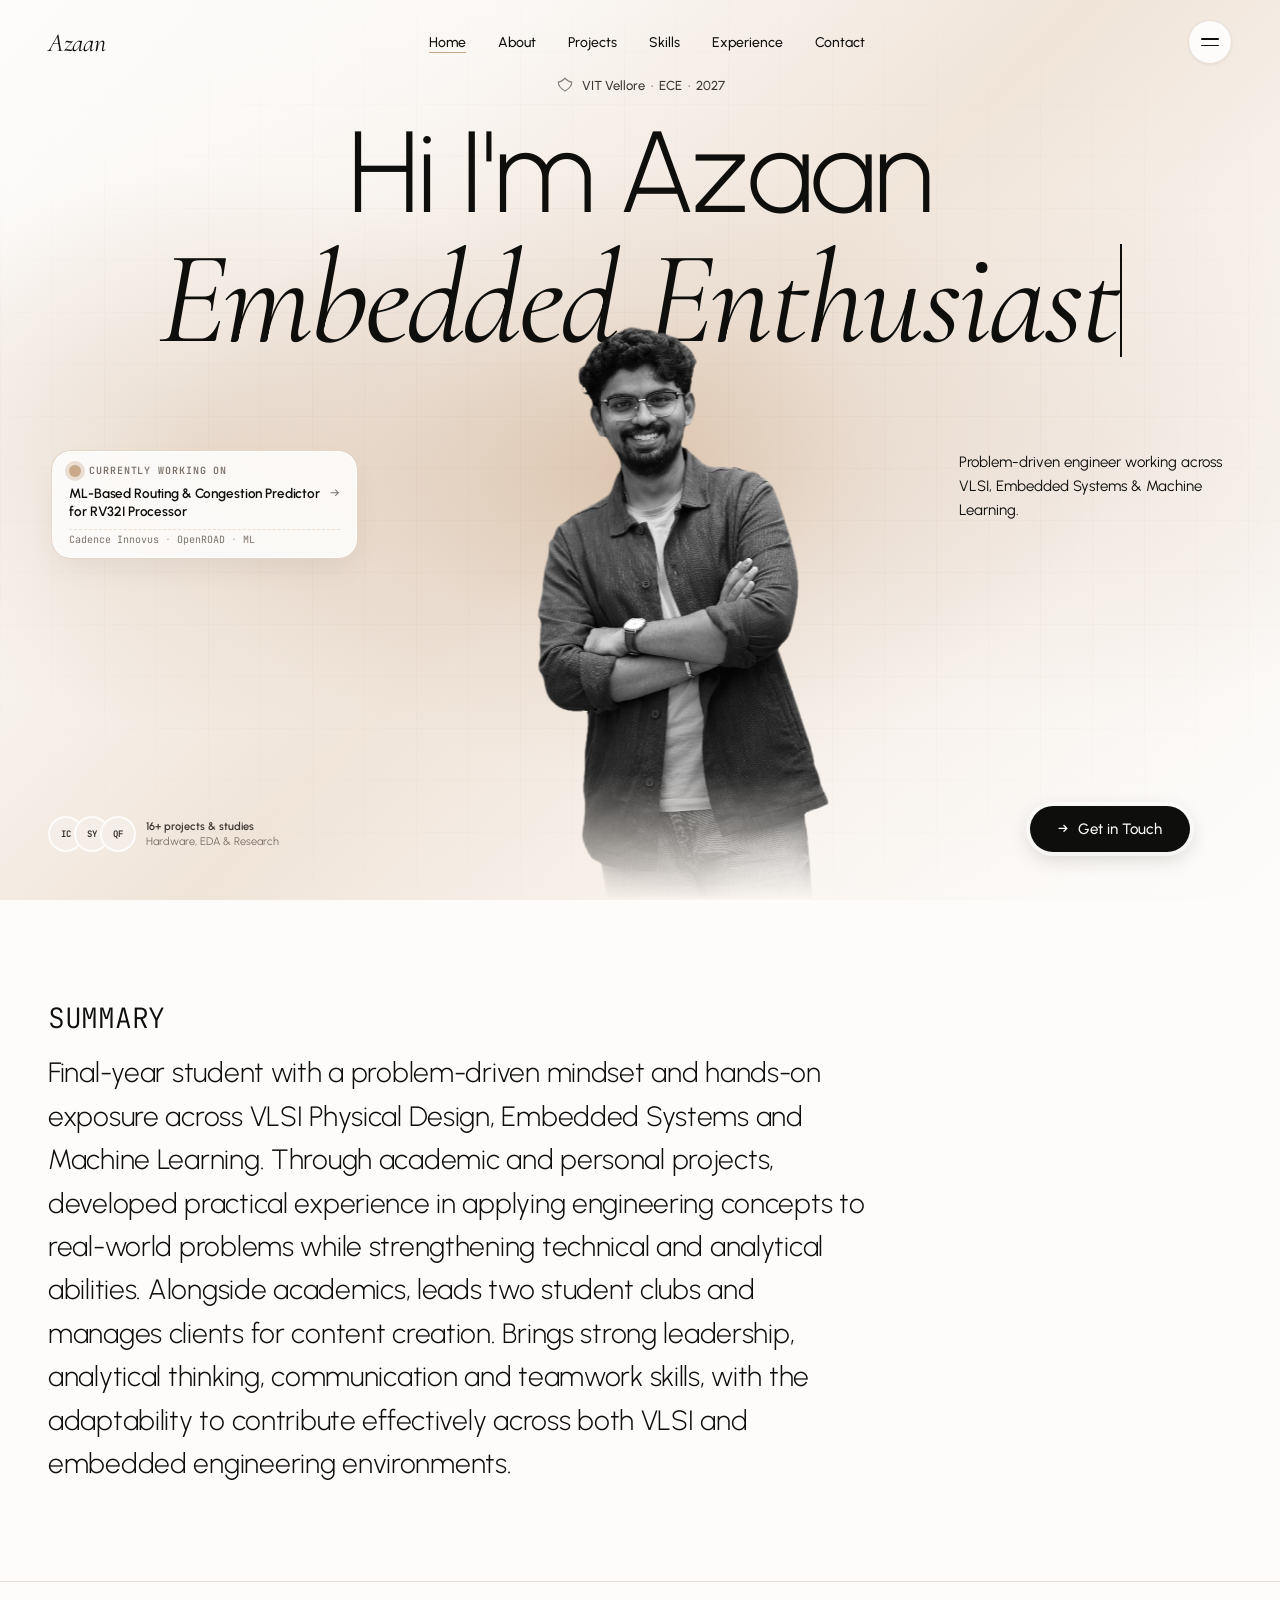
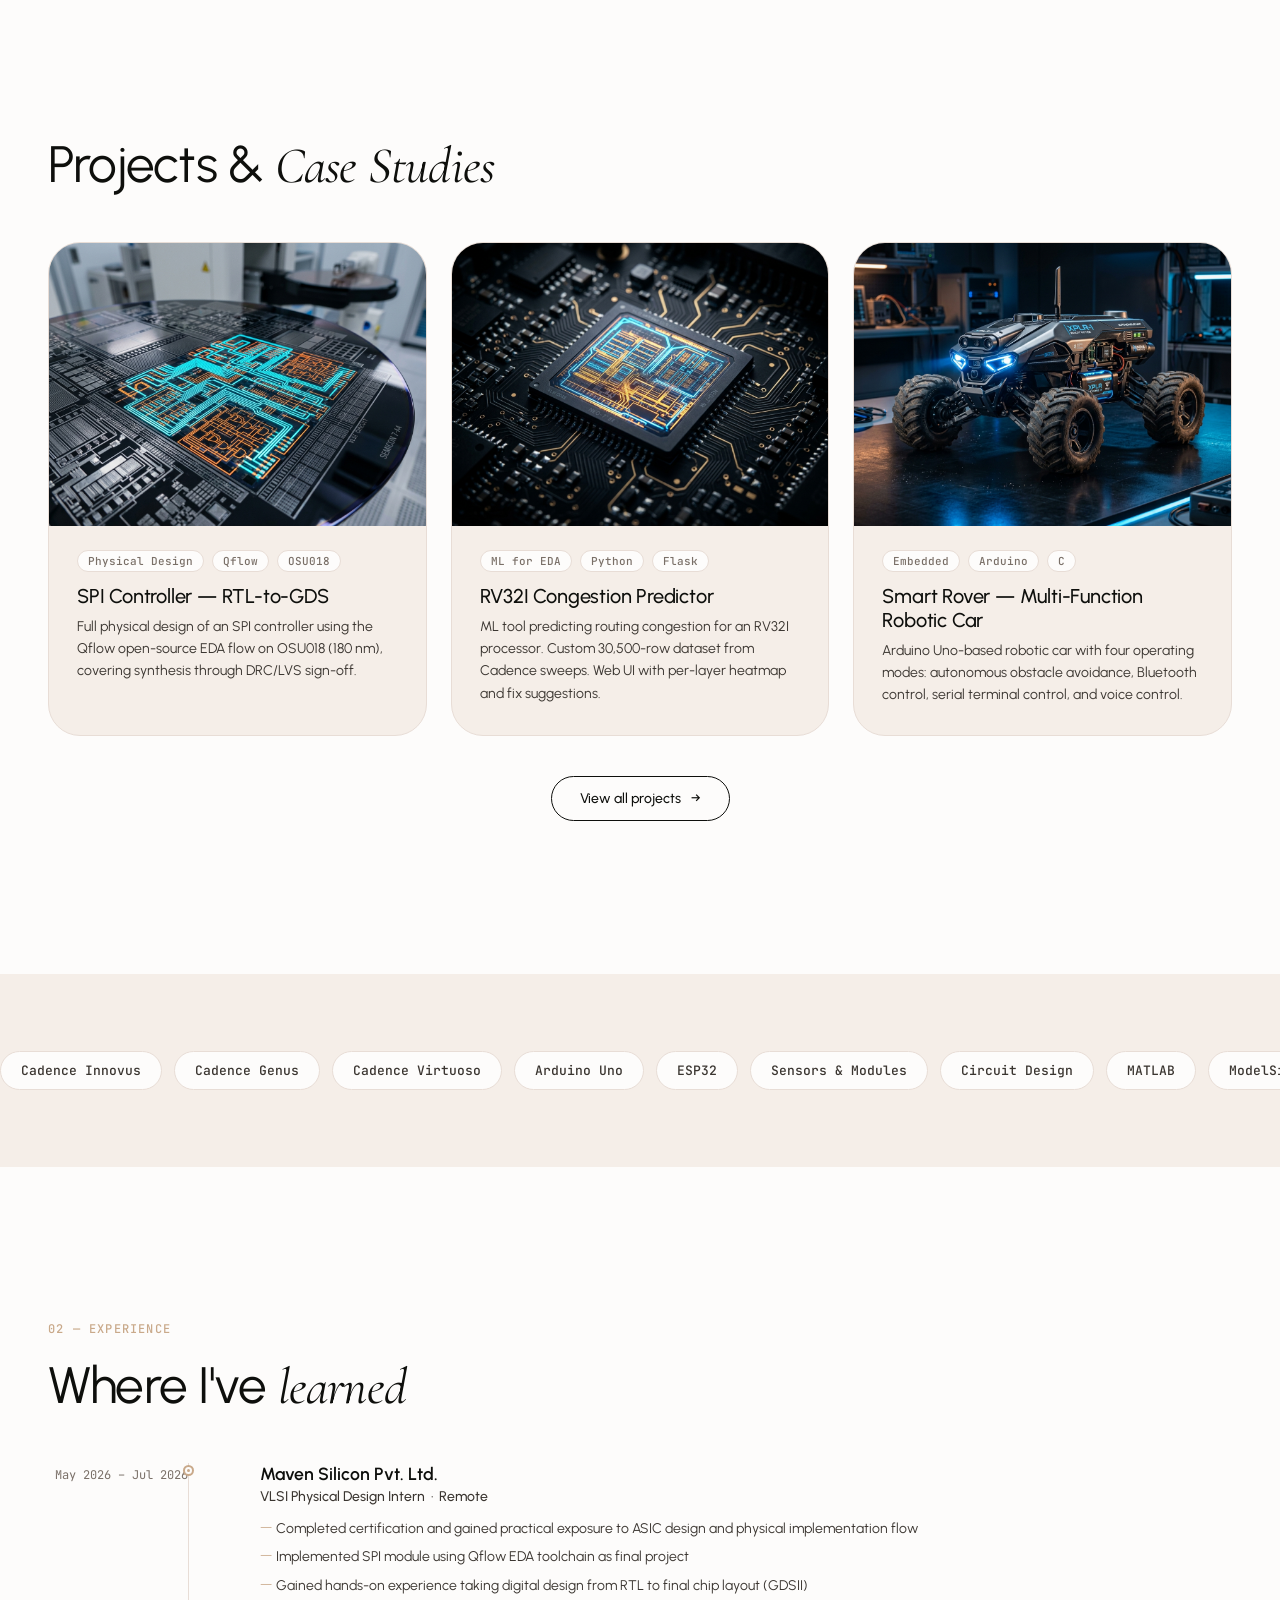
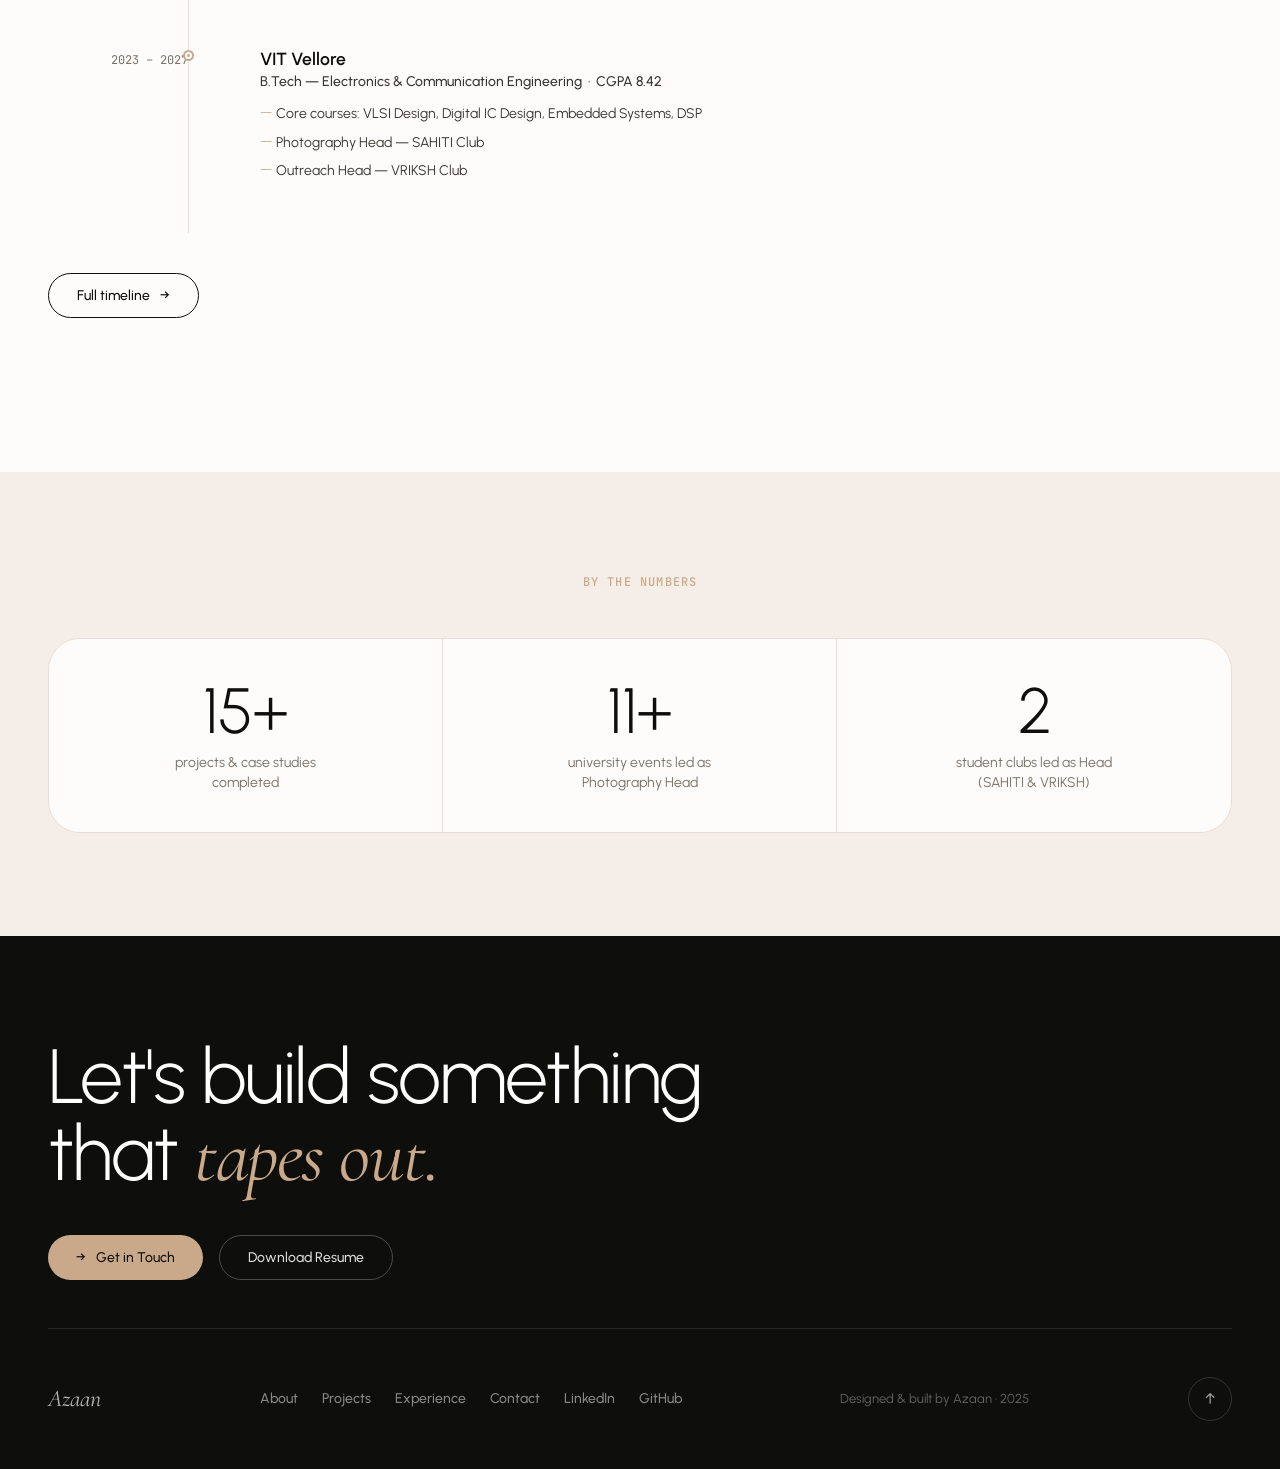
==== index.html @ 52e16ca8 "Replace project file photos and graphs with realistic custom-generated project visuals across all 16" ====
<!DOCTYPE html>
<html lang="en">
<head>
  <meta charset="UTF-8" />
  <meta name="viewport" content="width=device-width, initial-scale=1.0" />
  <title>AZAAN'S PORTFOLIO</title>
  <meta name="description" content="AZAAN'S PORTFOLIO — Personal portfolio of K Azaan Ahamed, ECE student at VIT Vellore specializing in VLSI, Embedded Systems &amp; Machine Learning." />
  <meta property="og:title" content="AZAAN'S PORTFOLIO" />
  <meta property="og:description" content="Problem-driven engineer working across VLSI, Embedded Systems &amp; Machine Learning." />
  <meta property="og:type" content="website" />
  <link rel="preconnect" href="https://fonts.googleapis.com" />
  <link rel="preconnect" href="https://fonts.gstatic.com" crossorigin />
  <link href="https://fonts.googleapis.com/css2?family=Urbanist:ital,wght@0,300;0,400;0,500;0,600;1,400&family=Cormorant+Garamond:ital,wght@1,400;1,500&family=JetBrains+Mono:wght@400;500&display=swap" rel="stylesheet" />
  <link rel="stylesheet" href="css/style.css" />
  <style>
    /* ──────────────────────────────────────────
       HERO  (CSS vars NOT used in animation
       timing slots — causes silent fail in all
       browsers. Use literal cubic-bezier.)
    ────────────────────────────────────────── */
    .hero {
      position: relative;
      min-height: 100svh;
      overflow: hidden;
      display: flex;
      flex-direction: column;
    }

    .hero-bg {
      position: absolute; inset: 0; z-index: 0;
      background:
        radial-gradient(42% 45% at 16% 50%, rgba(201, 169, 138, 0.32) 0%, rgba(201, 169, 138, 0) 70%),
        radial-gradient(38% 42% at 86% 50%, rgba(226, 209, 195, 0.32) 0%, rgba(226, 209, 195, 0) 70%),
        radial-gradient(60% 55% at 50% 52%,
          rgba(201,169,138,.55) 0%,
          rgba(226,209,195,.42) 35%,
          rgba(242,232,224,.22) 62%,
          rgba(253,252,251,0) 100%),
        linear-gradient(135deg, #fdfcfb 0%, #fbf8f5 25%, #f0e4d8 50%, #faf6f2 75%, #fdfcfb 100%);
      opacity: 0;
      animation: fadeIn 600ms ease-out 50ms forwards;
    }

    .hero-pattern {
      position: absolute; inset: 0; z-index: 1; pointer-events: none;
      background-image:
        linear-gradient(to right, rgba(201, 169, 138, 0.08) 1px, transparent 1px),
        linear-gradient(to bottom, rgba(201, 169, 138, 0.08) 1px, transparent 1px);
      background-size: 52px 52px;
      mask-image: radial-gradient(ellipse 80% 70% at 50% 50%, #000 30%, transparent 85%);
      -webkit-mask-image: radial-gradient(ellipse 80% 70% at 50% 50%, #000 30%, transparent 85%);
      opacity: 0;
      animation: fadeIn 800ms ease-out 100ms forwards;
    }

    .hero-badge {
      position: relative; z-index: 10;
      display: flex; align-items: center; justify-content: center; gap: 8px;
      margin-top: 4px;
      opacity: 0;
      animation: fadeUp 700ms cubic-bezier(0.16,1,0.3,1) 300ms forwards;
    }
    .hero-badge span { font-size: 13px; font-weight: 500; color: var(--ink-2); }

    /* ── greeting + role ── */
    .hero-text {
      position: relative; z-index: 4;
      text-align: center;
      padding: 0 clamp(20px, 4vw, 48px);
      margin-top: clamp(12px, 2vw, 24px);
    }
    .greeting {
      font-family: 'Urbanist', system-ui, sans-serif;
      font-weight: 300;
      font-size: var(--text-hero);
      line-height: 0.95;
      letter-spacing: -0.02em;
      color: var(--ink);
      opacity: 0; transform: translateY(24px);
      animation: fadeUp 700ms cubic-bezier(0.16,1,0.3,1) 380ms forwards;
      white-space: nowrap;
    }
    .role-line {
      font-family: 'Cormorant Garamond', Georgia, serif;
      font-style: italic; font-weight: 400;
      font-size: calc(var(--text-hero) * 1.15);
      line-height: 0.95; letter-spacing: -0.02em; color: var(--ink);
      min-height: 1.1em;
      display: flex; align-items: center; justify-content: center;
      opacity: 0;
      animation: fadeIn 500ms ease 860ms forwards;
    }
    .caret {
      display: inline-block; width: 2px; height: .85em;
      background: var(--ink); margin-left: 3px; vertical-align: middle;
      animation: blink 1s steps(1) infinite;
    }

    /* ── portrait ── */
    .hero-portrait-wrap {
      position: absolute; bottom: 0; left: 50%; transform: translateX(-50%);
      z-index: 5;
      width: clamp(280px, 46vw, 680px);
      display: flex; align-items: flex-end; justify-content: center;
      opacity: 0;
      animation: portraitRise 900ms cubic-bezier(0.16,1,0.3,1) 250ms forwards;
    }
    .hero-portrait {
      width: 100%; height: auto;
      object-fit: contain; object-position: bottom center;
      filter: grayscale(1) contrast(1.05);
      -webkit-mask-image: linear-gradient(to bottom, #000 82%, transparent 100%);
      mask-image: linear-gradient(to bottom, #000 82%, transparent 100%);
      display: block; max-height: 78svh;
    }

    /* ── chrome (pills, tagline, CTA) ── */
    .hero-chrome { position: absolute; inset: 0; z-index: 8; pointer-events: none; }
    .hero-chrome > * { pointer-events: auto; }

    .avail-pill-hero {
      position: absolute;
      left: clamp(20px, 4vw, 52px);
      top: 50%;
      transform: translateY(-50%);
      display: flex;
      flex-direction: column;
      gap: 7px;
      width: clamp(260px, 24vw, 316px);
      background: rgba(253, 252, 251, 0.90);
      backdrop-filter: blur(16px);
      -webkit-backdrop-filter: blur(16px);
      border: 1px solid rgba(201, 169, 138, 0.45);
      border-radius: var(--r-md);
      padding: 13px 17px 12px;
      box-shadow: 0 12px 32px -8px rgba(38, 30, 24, 0.08), 0 0 0 1px rgba(255, 255, 255, 0.75) inset;
      text-decoration: none;
      opacity: 0;
      animation: fadeUp 600ms cubic-bezier(0.16, 1, 0.3, 1) 1020ms forwards;
      transition: transform 240ms cubic-bezier(0.16, 1, 0.3, 1),
                  box-shadow 240ms ease,
                  border-color 240ms ease,
                  background 240ms ease;
      cursor: pointer;
    }
    .avail-pill-hero:hover {
      transform: translateY(calc(-50% - 3px));
      border-color: var(--lime-400);
      background: rgba(253, 252, 251, 0.98);
      box-shadow: 0 18px 40px -8px rgba(38, 30, 24, 0.14), 0 0 0 1px rgba(201, 169, 138, 0.55) inset;
    }
    .hero-status-tag {
      display: flex;
      align-items: center;
      gap: 8px;
    }
    .status-label {
      font-family: 'JetBrains Mono', monospace;
      font-size: 10px;
      font-weight: 600;
      letter-spacing: 0.09em;
      text-transform: uppercase;
      color: var(--ink-3);
    }
    .hero-focus-desc {
      display: flex;
      align-items: flex-start;
      justify-content: space-between;
      gap: 8px;
    }
    .focus-title {
      font-family: 'Urbanist', system-ui, sans-serif;
      font-size: 13.5px;
      font-weight: 600;
      line-height: 1.35;
      color: var(--ink);
      letter-spacing: -0.01em;
    }
    .focus-arrow {
      font-size: 14px;
      color: var(--ink-3);
      transition: transform 200ms ease, color 200ms ease;
      flex-shrink: 0;
      margin-top: 1px;
    }
    .avail-pill-hero:hover .focus-arrow {
      transform: translateX(3px);
      color: var(--ink);
    }
    .hero-focus-meta {
      display: flex;
      align-items: center;
      gap: 6px;
      font-family: 'JetBrains Mono', monospace;
      font-size: 10px;
      color: var(--ink-3);
      padding-top: 3px;
      border-top: 1px dashed rgba(201, 169, 138, 0.35);
      margin-top: 2px;
    }
    .meta-sep { opacity: 0.5; }

    .tagline-hero {
      position: absolute;
      right: clamp(20px, 4vw, 52px);
      top: 50%;
      transform: translateY(-50%);
      max-width: 270px;
      font-size: 15px;
      line-height: 1.6;
      color: var(--ink);
      opacity: 0;
      animation: fadeUp 600ms cubic-bezier(0.16,1,0.3,1) 1100ms forwards;
    }
    .social-proof {
      position: absolute;
      bottom: clamp(28px, 4vw, 48px); left: clamp(20px, 4vw, 48px);
      display: flex; align-items: center; gap: 10px;
      opacity: 0;
      animation: fadeUp 600ms cubic-bezier(0.16,1,0.3,1) 1180ms forwards;
    }
    .sp-badges { display: flex; align-items: center; }
    .sp-badge {
      width: 36px; height: 36px; border-radius: 50%;
      border: 2px solid var(--bg); background: var(--bg-soft);
      margin-left: -10px; display: flex; align-items: center; justify-content: center;
      font-size: 9px; font-weight: 700; color: var(--ink-2);
      font-family: 'JetBrains Mono', monospace; flex-shrink: 0;
    }
    .sp-badge:first-child { margin-left: 0; }
    .sp-text { font-size: 11px; line-height: 1.4; color: var(--ink-3); max-width: 140px; }
    .sp-text strong { color: var(--ink-2); font-weight: 600; }

    .cta-btn-hero {
      position: absolute;
      bottom: clamp(28px, 4vw, 48px); right: clamp(20px, 7vw, 120px);
      display: flex; align-items: center; gap: 10px;
      background: var(--ink); color: white; border-radius: var(--r-pill);
      padding: 14px 28px; font-size: 15px; font-weight: 500;
      box-shadow: var(--shadow-pill);
      opacity: 0;
      animation: fadeUp 600ms cubic-bezier(0.16,1,0.3,1) 1260ms forwards;
      transition: transform 200ms, box-shadow 200ms;
    }
    .cta-btn-hero:hover {
      transform: translateY(-2px);
      box-shadow: 0 0 0 4px rgba(201,169,138,.35), 0 10px 28px rgba(58,53,48,.22);
    }
    .cta-btn-hero:hover .arrow { transform: translateX(4px); }

    /* ──────────────────────────────────────────
       HOME SECTIONS
    ────────────────────────────────────────── */
    .intro-strip {
      padding: clamp(48px, 8vw, 96px) 0;
      border-bottom: 1px solid var(--line);
    }
    .intro-strip p {
      font-size: clamp(1.25rem, 2.5vw, 1.75rem);
      font-weight: 300; line-height: 1.55; color: var(--ink);
      max-width: 820px; letter-spacing: -0.01em;
    }
    .works-grid { display: grid; grid-template-columns: repeat(3, 1fr); gap: 24px; }
    @media (max-width: 1023px) { .works-grid { grid-template-columns: 1fr 1fr; } }
    @media (max-width: 640px)  { .works-grid { grid-template-columns: 1fr; } }

    .metrics-row {
      display: grid; grid-template-columns: repeat(3, 1fr);
      border: 1px solid var(--line); border-radius: var(--r-lg); overflow: hidden;
    }
    .metrics-row .metric-tile { border-right: 1px solid var(--line); }
    .metrics-row .metric-tile:last-child { border-right: none; }
    @media (max-width: 767px) {
      .metrics-row { grid-template-columns: 1fr; }
      .metrics-row .metric-tile { border-right: none; border-bottom: 1px solid var(--line); }
      .metrics-row .metric-tile:last-child { border-bottom: none; }
    }

    /* ── tablet & mobile hero ── */
    @media (min-width: 768px) and (max-width: 1040px) {
      .avail-pill-hero {
        left: 20px;
        width: 240px;
        padding: 10px 14px;
      }
      .focus-title { font-size: 12.5px; }
      .tagline-hero {
        right: 20px;
        max-width: 220px;
        font-size: 13.5px;
      }
      .hero-portrait-wrap {
        width: 44vw;
        max-width: 440px;
      }
    }

    @media (max-width: 767px) {
      .greeting { white-space: normal; font-size: clamp(2.4rem, 10vw, 3.2rem); }
      .role-line { font-size: clamp(2.8rem, 11vw, 3.6rem); }
      .hero-portrait-wrap { width: 85vw; max-width: 360px; z-index: 2; }
      .hero-portrait { max-height: 52svh; }
      .avail-pill-hero {
        left: 50%;
        top: auto;
        bottom: calc(52svh + 48px);
        transform: translateX(-50%);
        width: calc(100% - 40px);
        max-width: 340px;
        padding: 11px 15px;
      }
      .avail-pill-hero:hover {
        transform: translateX(-50%) translateY(-2px);
      }
      .tagline-hero { display: none; }
      .cta-btn-hero {
        left: 50%; right: auto;
        transform: translateX(-50%);
        width: calc(100% - 48px);
        max-width: 320px;
        justify-content: center;
        bottom: 24px;
      }
      .cta-btn-hero:hover { transform: translateX(-50%) translateY(-2px); }
      .social-proof { display: none; }
    }

    /* Navbar — fully transparent on homepage so hero shows through */
    .site-header {
      background: transparent;
      border-bottom: 1px solid transparent;
      backdrop-filter: none;
      -webkit-backdrop-filter: none;
    }
    /* Turns frosted on scroll (handled by JS adding .scrolled) */
    .site-header.scrolled {
      background: rgba(253,252,251,.88);
      backdrop-filter: blur(14px);
      -webkit-backdrop-filter: blur(14px);
      border-bottom-color: var(--line);
    }
    /* Logo + nav links always readable over hero */
    .site-header .logo,
    .site-header nav a { color: var(--ink); }

    /* Hero gets top padding to clear the fixed header */
    .hero { padding-top: 72px; }

  </style>
</head>
<body>

<div class="progress-bar" role="progressbar" aria-label="Page scroll progress"></div>
<a class="skip-link" href="#main">Skip to content</a>

<!-- ═══ LUXURY EDITORIAL MENU OVERLAY ═══ -->
<div class="menu-overlay" id="menuOverlay" role="dialog" aria-label="Navigation menu" aria-hidden="true">
  <div class="menu-overlay-container">
    <!-- Overlay Header -->
    <div class="menu-overlay-header">
      <a class="logo" href="index.html">Azaan</a>
      <button class="close-btn" id="closeMenu" aria-label="Close menu">
        <svg width="18" height="18" viewBox="0 0 24 24" fill="none" stroke="currentColor" stroke-width="2" stroke-linecap="round" stroke-linejoin="round">
          <line x1="18" y1="6" x2="6" y2="18"></line>
          <line x1="6" y1="6" x2="18" y2="18"></line>
        </svg>
      </button>
    </div>

    <!-- Overlay Body: 2 Columns -->
    <div class="menu-overlay-body">
      <!-- Left: Navigation Links -->
      <div class="menu-nav-col">
        <span class="menu-section-label">Navigation</span>
        <nav class="menu-links" aria-label="Main navigation">
          <a class="menu-link" href="index.html">
            <span class="menu-link-num">01</span>
            <span class="menu-link-text">Home</span>
            <span class="menu-link-arrow">→</span>
          </a>
          <a class="menu-link" href="about.html">
            <span class="menu-link-num">02</span>
            <span class="menu-link-text">About</span>
            <span class="menu-link-arrow">→</span>
          </a>
          <a class="menu-link" href="projects.html">
            <span class="menu-link-num">03</span>
            <span class="menu-link-text">Projects</span>
            <span class="menu-link-arrow">→</span>
          </a>
          <a class="menu-link" href="skills.html">
            <span class="menu-link-num">04</span>
            <span class="menu-link-text">Skills &amp; Tools</span>
            <span class="menu-link-arrow">→</span>
          </a>
          <a class="menu-link" href="experience.html">
            <span class="menu-link-num">05</span>
            <span class="menu-link-text">Experience</span>
            <span class="menu-link-arrow">→</span>
          </a>
          <a class="menu-link" href="gallery.html">
            <span class="menu-link-num">06</span>
            <span class="menu-link-text">Gallery</span>
            <span class="menu-link-arrow">→</span>
          </a>
          <a class="menu-link" href="contact.html">
            <span class="menu-link-num">07</span>
            <span class="menu-link-text">Contact</span>
            <span class="menu-link-arrow">→</span>
          </a>
        </nav>
      </div>

      <!-- Right: Info / Quick Connect Panel -->
      <div class="menu-info-col">
        <div class="menu-info-card">
          <span class="menu-section-label">Current Focus</span>
          <p class="menu-info-desc">B.Tech ECE @ VIT Vellore (CGPA 8.42). Working across VLSI Physical Design, Embedded Systems &amp; Machine Learning.</p>
          <div class="menu-status-pill">
            <span class="dot-wrap"><span class="dot-ring"></span><span class="dot-core"></span></span>
            <span>Open to Internship & Full-time</span>
          </div>
        </div>

        <div class="menu-info-card">
          <span class="menu-section-label">Direct Connect</span>
          <div class="menu-contact-links">
            <a href="mailto:kaahamed1019@gmail.com" class="menu-contact-item">
              <span class="contact-label">Email</span>
              <span class="contact-val">kaahamed1019@gmail.com</span>
            </a>
            <a href="https://linkedin.com/in/azaanahamedk" target="_blank" rel="noopener" class="menu-contact-item">
              <span class="contact-label">LinkedIn</span>
              <span class="contact-val">in/azaanahamedk</span>
            </a>
            <a href="https://github.com/AzaanGIT" target="_blank" rel="noopener" class="menu-contact-item">
              <span class="contact-label">GitHub</span>
              <span class="contact-val">github.com/AzaanGIT</span>
            </a>
          </div>
        </div>

        <div class="menu-actions">
          <a class="btn-primary" href="resume.html" style="font-size:13px;padding:12px 24px;">Download Resume ↓</a>
        </div>
      </div>
    </div>

    <!-- Overlay Footer Note -->
    <div class="menu-overlay-footer-note">
      <span>ECE Student · VIT Vellore</span>
      <span>Designed &amp; Built by Azaan</span>
      <span>Vellore, India</span>
    </div>
  </div>
</div>

<!-- ═══ STICKY HEADER (appears after scroll) ═══ -->
<header class="site-header" id="siteHeader">
  <div class="header-inner">
    <a class="logo" href="index.html">Azaan</a>
    <nav aria-label="Main navigation">
      <a href="index.html" class="active">Home</a>
      <a href="about.html">About</a>
      <a href="projects.html">Projects</a>
      <a href="skills.html">Skills</a>
      <a href="experience.html">Experience</a>
      <a href="contact.html">Contact</a>
    </nav>
    <button class="menu-btn" id="openMenu" aria-label="Open navigation menu" aria-expanded="false">
      <span></span><span></span>
    </button>
  </div>
</header>

<!-- ═══ HERO ═══ -->
<main id="main">
<section class="hero" aria-label="Hero — Hi I'm Azaan">

  <!-- Gradient background -->
  <div class="hero-bg" aria-hidden="true"></div>
  <div class="hero-pattern" aria-hidden="true"></div>

  <!-- Badge -->
  <div class="hero-badge" role="note" aria-label="VIT Vellore ECE 2027">
    <svg width="18" height="18" viewBox="0 0 24 24" fill="none" stroke="currentColor" stroke-width="1.5" aria-hidden="true" style="opacity:.5;flex-shrink:0;">
      <path d="M12 3C9 6 6 8 3 8c0 4 2 8 9 12C19 16 21 12 21 8c-3 0-6-2-9-5z"/>
    </svg>
    <span>VIT Vellore &nbsp;·&nbsp; ECE &nbsp;·&nbsp; 2027</span>
  </div>

  <!-- Heading -->
  <div class="hero-text">
    <h1 class="greeting">Hi I'm Azaan</h1>
    <div class="role-line" role="text" aria-label="Role" aria-live="off">
      <span id="roleText"></span><span class="caret" aria-hidden="true"></span>
    </div>
  </div>

  <!-- Portrait -->
  <div class="hero-portrait-wrap">
    <img
      class="hero-portrait"
      src="IMG_1416.png"
      alt="Portrait of Azaan"
      width="720" height="1080"
      fetchpriority="high"
      draggable="false"
    />
  </div>

  <!-- Chrome elements -->
  <div class="hero-chrome">

    <!-- Active Project Card (replaces plain pill) -->
    <a class="avail-pill-hero" href="projects.html#rv32i" role="status" aria-label="Currently working on ML-Based Routing &amp; Congestion Predictor for RV32I Processor">
      <div class="hero-status-tag">
        <span class="dot-wrap">
          <span class="dot-ring"></span>
          <span class="dot-core"></span>
        </span>
        <span class="status-label">Currently Working On</span>
      </div>
      <div class="hero-focus-desc">
        <span class="focus-title">ML-Based Routing &amp; Congestion Predictor for RV32I Processor</span>
        <span class="focus-arrow">→</span>
      </div>
      <div class="hero-focus-meta">
        <span>Cadence Innovus</span>
        <span class="meta-sep">·</span>
        <span>OpenROAD</span>
        <span class="meta-sep">·</span>
        <span>ML</span>
      </div>
    </a>

    <!-- Tagline -->
    <p class="tagline-hero">
      Problem-driven engineer working across<br>
      VLSI, Embedded Systems &amp; Machine Learning.
    </p>

    <!-- Social proof -->
    <div class="social-proof">
      <div class="sp-badges">
        <div class="sp-badge" title="Cadence Innovus">IC</div>
        <div class="sp-badge" title="Synopsys">SY</div>
        <div class="sp-badge" title="Qflow">QF</div>
      </div>
      <p class="sp-text">
        <strong>16+ projects &amp; studies</strong><br>
        Hardware, EDA &amp; Research
      </p>
    </div>

    <!-- CTA -->
    <a class="cta-btn-hero" href="contact.html" aria-label="Get in Touch">
      <span class="arrow">→</span> Get in Touch
    </a>

  </div><!-- /chrome -->
</section>

<!-- ═══ INTRO STRIP ═══ -->
<section class="intro-strip" aria-labelledby="intro-heading">
  <div class="container">
    <p class="eyebrow reveal" style="margin-bottom:12px;">SUMMARY</p>
    <p class="reveal">
      Final-year student with a problem-driven mindset and hands-on exposure across VLSI Physical Design, Embedded Systems and Machine Learning. Through academic and personal projects, developed practical experience in applying engineering concepts to real-world problems while strengthening technical and analytical abilities. Alongside academics, leads two student clubs and manages clients for content creation. Brings strong leadership, analytical thinking, communication and teamwork skills, with the adaptability to contribute effectively across both VLSI and embedded engineering environments.
    </p>
  </div>
</section>

<!-- ═══ SELECTED WORK ═══ -->
<section class="section" id="work" aria-labelledby="work-heading">
  <div class="container">
    <h2 class="h2 mb-48 reveal reveal-delay-1">Projects &amp; <span class="serif-em">Case Studies</span></h2>
    <div class="works-grid">

      <article class="project-card reveal" data-category="physical-design" onclick="location.href='projects.html'">
        <div class="project-card-media">
          <img src="images/projects/spi-controller-qflow-physical-design.jpg" alt="SPI Controller VLSI Silicon Layout" loading="lazy">
          <div class="view-circle">↗</div>
        </div>
        <div class="project-card-body">
          <div class="tag-row">
            <span class="tag">Physical Design</span>
            <span class="tag">Qflow</span>
            <span class="tag">OSU018</span>
          </div>
          <h3>SPI Controller — RTL-to-GDS</h3>
          <p>Full physical design of an SPI controller using the Qflow open-source EDA flow on OSU018 (180 nm), covering synthesis through DRC/LVS sign-off.</p>
        </div>
      </article>

      <article class="project-card reveal reveal-delay-1" data-category="ml-eda" onclick="location.href='projects.html'">
        <div class="project-card-media">
          <img src="images/projects/rv32i-congestion-predictor.jpg" alt="RV32I Processor Semiconductor Core" loading="lazy">
          <div class="view-circle">↗</div>
        </div>
        <div class="project-card-body">
          <div class="tag-row">
            <span class="tag">ML for EDA</span>
            <span class="tag">Python</span>
            <span class="tag">Flask</span>
          </div>
          <h3>RV32I Congestion Predictor</h3>
          <p>ML tool predicting routing congestion for an RV32I processor. Custom 30,500-row dataset from Cadence sweeps. Web UI with per-layer heatmap and fix suggestions.</p>
        </div>
      </article>

      <article class="project-card reveal reveal-delay-2" data-category="embedded" onclick="location.href='projects.html'">
        <div class="project-card-media">
          <img src="images/projects/smart-rover-multi-function-car.jpg" alt="Smart Rover Multi-Function Autonomous Car" loading="lazy">
          <div class="view-circle">↗</div>
        </div>
        <div class="project-card-body">
          <div class="tag-row"><span class="tag">Embedded</span><span class="tag">Arduino</span><span class="tag">C</span></div>
          <h3>Smart Rover — Multi-Function Robotic Car</h3>
          <p>Arduino Uno-based robotic car with four operating modes: autonomous obstacle avoidance, Bluetooth control, serial terminal control, and voice control.</p>
        </div>
      </article>

    </div>
    <div class="mt-40 text-center reveal">
      <a class="btn-secondary" href="projects.html">View all projects <span class="arrow">→</span></a>
    </div>
  </div>
</section>

<!-- ═══ SKILLS MARQUEE ═══ -->
<section class="section--soft" style="padding:clamp(48px,6vw,80px) 0;overflow:hidden;" aria-label="Tools marquee">
  <div class="marquee-track" aria-hidden="true">
    <div class="marquee-inner">
      <span class="marquee-item">Cadence Innovus</span>
      <span class="marquee-item">Cadence Genus</span>
      <span class="marquee-item">Cadence Virtuoso</span>
      <span class="marquee-item">Arduino Uno</span>
      <span class="marquee-item">ESP32</span>
      <span class="marquee-item">Sensors &amp; Modules</span>
      <span class="marquee-item">Circuit Design</span>
      <span class="marquee-item">MATLAB</span>
      <span class="marquee-item">ModelSim</span>
      <span class="marquee-item">NetSim</span>
      <span class="marquee-item">OptiSystem</span>
      <span class="marquee-item">Qflow</span>
      <span class="marquee-item">Verilog HDL</span>
      <span class="marquee-item">C Programming</span>
      <span class="marquee-item">Linux</span>
      <span class="marquee-item">Photography</span>
      <span class="marquee-item">Content Creation</span>
      <span class="marquee-item">Canva</span>
      <span class="marquee-item">CapCut</span>
      <span class="marquee-item">AI Agents</span>
      <span class="marquee-item">Excel</span>
      <span class="marquee-item">Cadence Innovus</span>
      <span class="marquee-item">Cadence Genus</span>
      <span class="marquee-item">Cadence Virtuoso</span>
      <span class="marquee-item">Arduino Uno</span>
      <span class="marquee-item">ESP32</span>
      <span class="marquee-item">Sensors &amp; Modules</span>
      <span class="marquee-item">Circuit Design</span>
      <span class="marquee-item">MATLAB</span>
      <span class="marquee-item">ModelSim</span>
      <span class="marquee-item">NetSim</span>
      <span class="marquee-item">OptiSystem</span>
      <span class="marquee-item">Qflow</span>
      <span class="marquee-item">Verilog HDL</span>
      <span class="marquee-item">C Programming</span>
      <span class="marquee-item">Linux</span>
      <span class="marquee-item">Photography</span>
      <span class="marquee-item">Content Creation</span>
      <span class="marquee-item">Canva</span>
      <span class="marquee-item">CapCut</span>
      <span class="marquee-item">AI Agents</span>
      <span class="marquee-item">Excel</span>
    </div>
  </div>
</section>

<!-- ═══ EXPERIENCE SNAPSHOT ═══ -->
<section class="section" id="experience" aria-labelledby="exp-heading">
  <div class="container">
    <p class="eyebrow reveal">02 — Experience</p>
    <h2 class="h2 mb-48 reveal reveal-delay-1">Where I've <span class="serif-em">learned</span></h2>
    <div class="timeline reveal">
      <div class="timeline-item">
        <div class="timeline-date">May 2026 – Jul 2026</div>
        <div class="timeline-node"></div>
        <div class="timeline-content">
          <h3>Maven Silicon Pvt. Ltd.</h3>
          <p class="sub">VLSI Physical Design Intern &nbsp;·&nbsp; Remote</p>
          <ul>
            <li>Completed certification and gained practical exposure to ASIC design and physical implementation flow</li>
            <li>Implemented SPI module using Qflow EDA toolchain as final project</li>
            <li>Gained hands-on experience taking digital design from RTL to final chip layout (GDSII)</li>
          </ul>
        </div>
      </div>
      <div class="timeline-item">
        <div class="timeline-date">2023 – 2027</div>
        <div class="timeline-node"></div>
        <div class="timeline-content">
          <h3>VIT Vellore</h3>
          <p class="sub">B.Tech — Electronics &amp; Communication Engineering &nbsp;·&nbsp; CGPA 8.42</p>
          <ul>
            <li>Core courses: VLSI Design, Digital IC Design, Embedded Systems, DSP</li>
            <li>Photography Head — SAHITI Club</li>
            <li>Outreach Head — VRIKSH Club</li>
          </ul>
        </div>
      </div>
    </div>
    <div class="mt-40 reveal">
      <a class="btn-secondary" href="experience.html">Full timeline <span class="arrow">→</span></a>
    </div>
  </div>
</section>

<!-- ═══ METRICS ═══ -->
<section class="section--soft" style="padding:clamp(64px,8vw,120px) 0;" aria-label="Metrics">
  <div class="container">
    <p class="eyebrow text-center reveal mb-48">By the numbers</p>
    <div class="metrics-row reveal">
      <div class="metric-tile">
        <span class="metric-number" data-count="16" data-suffix="+">0</span>
        <p class="metric-label">projects &amp; case studies completed</p>
      </div>
      <div class="metric-tile">
        <span class="metric-number" data-count="12" data-suffix="+">0</span>
        <p class="metric-label">university events led as Photography Head</p>
      </div>
      <div class="metric-tile">
        <span class="metric-number" data-count="2" data-suffix="">0</span>
        <p class="metric-label">student clubs led as Head (SAHITI &amp; VRIKSH)</p>
      </div>
    </div>
  </div>
</section>

</main>

<!-- ═══ FOOTER ═══ -->
<footer class="site-footer" aria-label="Site footer">
  <div class="container">
    <h2 class="footer-cta-headline reveal">
      Let's build something that <span class="serif-em">tapes out.</span>
    </h2>
    <div class="flex gap-16 reveal reveal-delay-1">
      <a class="btn-primary" href="contact.html"
         style="background:var(--lime-400);color:var(--ink);box-shadow:none;">
        <span class="arrow">→</span> Get in Touch
      </a>
      <a class="btn-secondary" href="resume.html"
         style="border-color:rgba(255,255,255,.25);color:rgba(255,255,255,.85);">
        Download Resume
      </a>
    </div>
    <div class="footer-divider"></div>
    <div class="footer-bottom">
      <a class="logo" href="index.html"
         style="font-family:'Cormorant Garamond',serif;font-style:italic;font-size:24px;color:rgba(255,255,255,.7);">
        Azaan
      </a>
      <div class="footer-links">
        <a href="about.html">About</a>
        <a href="projects.html">Projects</a>
        <a href="experience.html">Experience</a>
        <a href="contact.html">Contact</a>
        <a href="https://linkedin.com/in/azaanahamedk" target="_blank" rel="noopener">LinkedIn</a>
        <a href="https://github.com/AzaanGIT" target="_blank" rel="noopener">GitHub</a>
      </div>
      <p class="footer-copy">Designed &amp; built by Azaan · 2025</p>
      <button class="back-to-top" aria-label="Back to top">↑</button>
    </div>
  </div>
</footer>

<script src="js/main.js"></script>

</body>
</html>
---- css/style.css ----
/* ═══════════════════════════════════════════════════════
   AZAAN PORTFOLIO — SHARED DESIGN SYSTEM
   Warm cream / amber palette
═══════════════════════════════════════════════════════ */

/* ── Fonts ── */
@import url('https://fonts.googleapis.com/css2?family=Urbanist:ital,wght@0,300;0,400;0,500;0,600;1,400&family=Cormorant+Garamond:ital,wght@1,400;1,500&family=JetBrains+Mono:wght@400;500&display=swap');

/* ── Design Tokens ── */
:root {
  /* Colors — warm cream base */
  --bg:       #FDFCFB;
  --bg-soft:  #F5EEE8;
  --ink:      #0E0F0C;
  --ink-2:    #3A3530;
  --ink-3:    #7A7068;
  --line:     #E8DDD6;

  /* Warm amber accent (replaces lime) */
  --lime-50:  #FDF8F4;
  --lime-200: #E2D1C3;
  --lime-400: #C9A98A;
  --lime-500: #B8936F;

  /* Radius */
  --r-sm:   12px;
  --r-md:   20px;
  --r-lg:   32px;
  --r-pill: 999px;

  /* Shadows */
  --shadow-1:    0 1px 3px rgba(58,53,48,.07);
  --shadow-2:    0 8px 28px rgba(58,53,48,.10);
  --shadow-pill: 0 0 0 4px rgba(253,252,251,.7), 0 6px 20px rgba(58,53,48,.20);

  /* Type scale */
  --text-hero:    clamp(3rem, 9vw, 8.5rem);
  --text-h1:      clamp(2.5rem, 6vw, 5rem);
  --text-h2:      clamp(2rem, 4vw, 3.25rem);
  --text-h3:      1.5rem;
  --text-body-lg: 1.125rem;
  --text-body:    1rem;
  --text-small:   0.875rem;
  --text-micro:   0.75rem;

  /* Motion */
  --ease-out-expo:  cubic-bezier(0.16, 1, 0.3, 1);
  --ease-in-out:    cubic-bezier(0.65, 0, 0.35, 1);
  --dur-micro:      150ms;
  --dur-ui:         250ms;
  --dur-reveal:     700ms;
  --dur-hero:       900ms;
}

/* ── Reset ── */
*, *::before, *::after { box-sizing: border-box; margin: 0; padding: 0; }
html { scroll-behavior: smooth; font-size: 16px; }
body {
  font-family: 'Urbanist', system-ui, sans-serif;
  background: var(--bg);
  color: var(--ink);
  overflow-x: hidden;
  -webkit-font-smoothing: antialiased;
  text-rendering: optimizeLegibility;
}
a { text-decoration: none; color: inherit; }
button { cursor: pointer; border: none; background: none; font-family: inherit; }
img { max-width: 100%; display: block; }
ul, ol { list-style: none; }

/* ── Skip link ── */
.skip-link {
  position: absolute;
  top: -100%;
  left: 16px;
  background: var(--ink);
  color: white;
  padding: 8px 16px;
  border-radius: var(--r-sm);
  font-size: var(--text-small);
  z-index: 9999;
  transition: top var(--dur-ui);
}
.skip-link:focus { top: 16px; }

/* ── Container ── */
.container {
  max-width: 1280px;
  margin: 0 auto;
  padding: 0 clamp(20px, 4vw, 48px);
}

/* ── Section base ── */
.section {
  padding: clamp(80px, 12vw, 160px) 0;
}
.section--soft { background: var(--bg-soft); }

/* ── Eyebrow ── */
.eyebrow {
  font-family: 'JetBrains Mono', ui-monospace, monospace;
  font-size: var(--text-micro);
  font-weight: 500;
  letter-spacing: 0.1em;
  color: var(--lime-400);
  text-transform: uppercase;
  margin-bottom: 20px;
}

/* ── Headings ── */
.h1 {
  font-family: 'Urbanist', system-ui, sans-serif;
  font-size: var(--text-h1);
  font-weight: 300;
  line-height: 1.0;
  letter-spacing: -0.02em;
  color: var(--ink);
}
.h2 {
  font-family: 'Urbanist', system-ui, sans-serif;
  font-size: var(--text-h2);
  font-weight: 400;
  line-height: 1.1;
  letter-spacing: -0.015em;
  color: var(--ink);
}
.h3 {
  font-size: var(--text-h3);
  font-weight: 500;
  line-height: 1.25;
  letter-spacing: -0.01em;
}
.serif-em {
  font-family: 'Cormorant Garamond', Georgia, serif;
  font-style: italic;
  font-weight: 400;
}

/* ── Buttons ── */
.btn-primary {
  display: inline-flex;
  align-items: center;
  gap: 10px;
  background: var(--ink);
  color: #fff;
  border-radius: var(--r-pill);
  padding: 14px 28px;
  font-size: var(--text-small);
  font-weight: 500;
  font-family: 'Urbanist', system-ui, sans-serif;
  box-shadow: var(--shadow-pill);
  transition: transform var(--dur-ui) var(--ease-out-expo), box-shadow var(--dur-ui);
  cursor: pointer;
  border: none;
}
.btn-primary:hover {
  transform: translateY(-2px);
  box-shadow: 0 0 0 4px rgba(201,169,138,.3), 0 10px 28px rgba(58,53,48,.24);
}
.btn-primary:hover .arrow { transform: translateX(4px); }
.btn-primary:active { transform: scale(.98); }

.btn-secondary {
  display: inline-flex;
  align-items: center;
  gap: 10px;
  background: transparent;
  color: var(--ink);
  border: 1px solid var(--ink);
  border-radius: var(--r-pill);
  padding: 13px 28px;
  font-size: var(--text-small);
  font-weight: 500;
  font-family: 'Urbanist', system-ui, sans-serif;
  transition: background var(--dur-ui), color var(--dur-ui);
  cursor: pointer;
}
.btn-secondary:hover { background: var(--ink); color: #fff; }

.arrow { transition: transform var(--dur-ui) var(--ease-out-expo); display: inline-flex; }

/* ── Focus rings ── */
:focus-visible {
  outline: 2px solid var(--lime-500);
  outline-offset: 3px;
}

/* ═══════════════════════════════════════════════════════
   STICKY HEADER (all inner pages)
═══════════════════════════════════════════════════════ */
.site-header {
  position: fixed;
  top: 0; left: 0; right: 0;
  z-index: 50;
  transition: background var(--dur-ui), border-color var(--dur-ui), backdrop-filter var(--dur-ui);
  border-bottom: 1px solid transparent;
}
.site-header.scrolled {
  background: rgba(253,252,251,.88);
  backdrop-filter: blur(14px);
  -webkit-backdrop-filter: blur(14px);
  border-bottom-color: var(--line);
}
.site-header .header-inner {
  display: flex;
  align-items: center;
  justify-content: space-between;
  padding: 20px clamp(20px, 4vw, 48px);
}
.site-header .logo {
  font-family: 'Cormorant Garamond', Georgia, serif;
  font-style: italic;
  font-size: 26px;
  font-weight: 400;
  color: var(--ink);
  letter-spacing: -0.01em;
}
.site-header nav { display: flex; align-items: center; gap: 32px; }
.site-header nav a {
  font-size: 14px;
  font-weight: 500;
  color: var(--ink-2);
  position: relative;
  transition: color var(--dur-ui);
}
.site-header nav a::after {
  content: '';
  position: absolute;
  bottom: -2px; left: 0;
  width: 0; height: 1px;
  background: var(--lime-400);
  transition: width var(--dur-reveal) var(--ease-out-expo);
}
.site-header nav a:hover { color: var(--ink); }
.site-header nav a:hover::after, .site-header nav a.active::after { width: 100%; }
.site-header nav a.active { color: var(--ink); }
.menu-btn {
  width: 44px; height: 44px;
  border-radius: 50%;
  background: var(--bg);
  border: 1px solid var(--line);
  display: flex; flex-direction: column;
  align-items: center; justify-content: center;
  gap: 5px;
  box-shadow: var(--shadow-1);
  transition: transform var(--dur-micro), box-shadow var(--dur-micro);
}
.menu-btn:hover { transform: scale(1.06); box-shadow: var(--shadow-2); }
.menu-btn span { display: block; width: 18px; height: 1.5px; background: var(--ink); border-radius: 1px; }

/* ═══════════════════════════════════════════════════════
   PREMIUM EDITORIAL MENU OVERLAY
═══════════════════════════════════════════════════════ */
.menu-overlay {
  position: fixed;
  inset: 0;
  z-index: 1000;
  background:
    radial-gradient(ellipse 80% 70% at 50% 30%, rgba(201,169,138,.22) 0%, rgba(226,209,195,.14) 50%, rgba(253,252,251,.96) 100%),
    linear-gradient(135deg, #fdfcfb 0%, #f7efe7 100%);
  backdrop-filter: blur(28px);
  -webkit-backdrop-filter: blur(28px);
  display: flex;
  flex-direction: column;
  opacity: 0;
  pointer-events: none;
  overflow-y: auto;
  transition: opacity 320ms cubic-bezier(0.16,1,0.3,1), transform 320ms cubic-bezier(0.16,1,0.3,1);
  transform: scale(0.99);
}

.menu-overlay.open {
  opacity: 1;
  pointer-events: auto;
  transform: scale(1);
}

.menu-overlay-container {
  max-width: 1200px;
  width: 100%;
  margin: 0 auto;
  padding: 28px clamp(20px, 4vw, 48px) 40px;
  min-height: 100svh;
  display: flex;
  flex-direction: column;
  justify-content: space-between;
  box-sizing: border-box;
}

/* Header inside overlay */
.menu-overlay-header {
  display: flex;
  align-items: center;
  justify-content: space-between;
  padding-bottom: 24px;
  border-bottom: 1px solid rgba(232, 221, 214, 0.7);
}

.menu-overlay-header .logo {
  font-family: 'Cormorant Garamond', Georgia, serif;
  font-style: italic;
  font-size: 28px;
  font-weight: 400;
  color: var(--ink);
  letter-spacing: -0.01em;
}

.close-btn {
  width: 44px;
  height: 44px;
  border-radius: 50%;
  background: var(--bg);
  border: 1px solid var(--line);
  display: flex;
  align-items: center;
  justify-content: center;
  font-size: 20px;
  color: var(--ink);
  box-shadow: var(--shadow-1);
  cursor: pointer;
  transition: transform 250ms cubic-bezier(0.16,1,0.3,1), background 200ms, border-color 200ms;
}
.close-btn:hover {
  transform: rotate(90deg) scale(1.05);
  background: var(--bg-soft);
  border-color: var(--lime-400);
}

/* Body 2-column layout */
.menu-overlay-body {
  display: grid;
  grid-template-columns: 1.15fr 0.85fr;
  gap: clamp(32px, 6vw, 80px);
  align-items: center;
  padding: clamp(32px, 4vh, 60px) 0;
  flex: 1;
}

@media (max-width: 900px) {
  .menu-overlay-body {
    grid-template-columns: 1fr;
    gap: 36px;
    align-items: start;
    padding: 24px 0;
  }
}

.menu-section-label {
  font-family: 'JetBrains Mono', ui-monospace, monospace;
  font-size: 11px;
  font-weight: 500;
  text-transform: uppercase;
  letter-spacing: 0.14em;
  color: var(--lime-500);
  display: block;
  margin-bottom: 16px;
}

/* Navigation Links Column */
.menu-nav-col {
  display: flex;
  flex-direction: column;
}

.menu-links {
  display: flex;
  flex-direction: column;
  gap: 2px;
}

.menu-link {
  display: flex;
  align-items: center;
  gap: 16px;
  padding: 10px 0;
  border-bottom: 1px solid rgba(232, 221, 214, 0.6);
  color: var(--ink-2);
  text-decoration: none;
  transition: transform 260ms cubic-bezier(0.16,1,0.3,1), color 200ms, border-color 200ms;
  opacity: 0;
  transform: translateY(18px);
}

.menu-overlay.open .menu-link {
  animation: menuLinkReveal 440ms cubic-bezier(0.16,1,0.3,1) forwards;
}
.menu-overlay.open .menu-link:nth-child(1) { animation-delay: 60ms; }
.menu-overlay.open .menu-link:nth-child(2) { animation-delay: 100ms; }
.menu-overlay.open .menu-link:nth-child(3) { animation-delay: 140ms; }
.menu-overlay.open .menu-link:nth-child(4) { animation-delay: 180ms; }
.menu-overlay.open .menu-link:nth-child(5) { animation-delay: 220ms; }
.menu-overlay.open .menu-link:nth-child(6) { animation-delay: 260ms; }
.menu-overlay.open .menu-link:nth-child(7) { animation-delay: 300ms; }

@keyframes menuLinkReveal {
  to {
    opacity: 1;
    transform: translateY(0);
  }
}

.menu-link-num {
  font-family: 'JetBrains Mono', monospace;
  font-size: 12px;
  font-weight: 500;
  color: var(--ink-3);
  letter-spacing: 0.04em;
  width: 24px;
  transition: color 200ms;
}

.menu-link-text {
  font-family: 'Urbanist', system-ui, sans-serif;
  font-size: clamp(1.4rem, 2.4vw, 2.2rem);
  font-weight: 400;
  letter-spacing: -0.015em;
  line-height: 1.15;
  color: var(--ink);
  transition: transform 250ms cubic-bezier(0.16,1,0.3,1), color 200ms, font-family 200ms;
}

.menu-link-arrow {
  font-size: 1.1rem;
  color: var(--lime-400);
  opacity: 0;
  transform: translateX(-8px);
  margin-left: auto;
  transition: opacity 220ms, transform 240ms cubic-bezier(0.16,1,0.3,1);
}

.menu-link:hover {
  transform: translateX(8px);
  border-bottom-color: var(--lime-400);
}
.menu-link:hover .menu-link-num {
  color: var(--lime-500);
}
.menu-link:hover .menu-link-text {
  color: var(--ink);
  font-weight: 500;
}
.menu-link:hover .menu-link-arrow {
  opacity: 1;
  transform: translateX(0);
}

/* Info Column on the Right */
.menu-info-col {
  display: flex;
  flex-direction: column;
  gap: 20px;
}

.menu-info-card {
  background: rgba(245, 238, 232, 0.65);
  border: 1px solid var(--line);
  border-radius: var(--r-md);
  padding: 22px 26px;
  box-shadow: 0 4px 16px rgba(58,53,48,.04);
}

.menu-info-desc {
  font-size: 14px;
  line-height: 1.6;
  color: var(--ink-2);
  margin-bottom: 16px;
}

.menu-status-pill {
  display: inline-flex;
  align-items: center;
  gap: 10px;
  background: var(--bg);
  border: 1px solid var(--line);
  border-radius: var(--r-pill);
  padding: 8px 16px;
  font-size: 12px;
  font-weight: 500;
  color: var(--ink);
  box-shadow: var(--shadow-1);
}

.menu-contact-links {
  display: flex;
  flex-direction: column;
  gap: 10px;
}

.menu-contact-item {
  display: flex;
  align-items: center;
  justify-content: space-between;
  padding: 8px 12px;
  border-radius: var(--r-sm);
  background: var(--bg);
  border: 1px solid rgba(232, 221, 214, 0.7);
  text-decoration: none;
  transition: border-color 200ms, transform 200ms, background 200ms;
}
.menu-contact-item:hover {
  border-color: var(--lime-400);
  background: var(--lime-50);
  transform: translateX(3px);
}
.menu-contact-item .contact-label {
  font-family: 'JetBrains Mono', monospace;
  font-size: 11px;
  color: var(--ink-3);
  text-transform: uppercase;
  letter-spacing: 0.05em;
}
.menu-contact-item .contact-val {
  font-size: 13px;
  font-weight: 500;
  color: var(--ink);
}

.menu-actions {
  display: flex;
  gap: 12px;
  flex-wrap: wrap;
}

/* Footer note */
.menu-overlay-footer-note {
  display: flex;
  justify-content: space-between;
  align-items: center;
  padding-top: 20px;
  border-top: 1px solid rgba(232, 221, 214, 0.7);
  font-family: 'JetBrains Mono', monospace;
  font-size: 11px;
  color: var(--ink-3);
  letter-spacing: 0.04em;
}

@media (max-width: 600px) {
  .menu-overlay-footer-note {
    flex-direction: column;
    gap: 6px;
    text-align: center;
  }
}

/* ═══════════════════════════════════════════════════════
   SCROLL REVEAL
═══════════════════════════════════════════════════════ */
.reveal {
  opacity: 0;
  transform: translateY(32px);
  transition: opacity var(--dur-reveal) var(--ease-out-expo), transform var(--dur-reveal) var(--ease-out-expo);
}
.reveal.visible { opacity: 1; transform: translateY(0); }
.reveal-delay-1 { transition-delay: 80ms; }
.reveal-delay-2 { transition-delay: 160ms; }
.reveal-delay-3 { transition-delay: 240ms; }
.reveal-delay-4 { transition-delay: 320ms; }

/* ═══════════════════════════════════════════════════════
   FOOTER
═══════════════════════════════════════════════════════ */
.site-footer {
  background: var(--ink);
  color: white;
  padding: clamp(64px, 8vw, 120px) 0 clamp(32px, 4vw, 48px);
}
.footer-cta-headline {
  font-family: 'Urbanist', system-ui, sans-serif;
  font-size: clamp(2.5rem, 6vw, 5rem);
  font-weight: 300;
  line-height: 1.0;
  letter-spacing: -0.02em;
  color: white;
  margin-bottom: 40px;
  max-width: 700px;
}
.footer-cta-headline .serif-em { color: var(--lime-400); }
.footer-divider { height: 1px; background: rgba(255,255,255,.1); margin: 48px 0; }
.footer-bottom {
  display: flex;
  align-items: center;
  justify-content: space-between;
  flex-wrap: wrap;
  gap: 16px;
}
.footer-links { display: flex; gap: 24px; }
.footer-links a {
  font-size: 14px; font-weight: 500; color: rgba(255,255,255,.5);
  transition: color var(--dur-ui);
}
.footer-links a:hover { color: white; }
.footer-copy { font-size: 13px; color: rgba(255,255,255,.35); }
.back-to-top {
  width: 44px; height: 44px;
  border-radius: 50%;
  border: 1px solid rgba(255,255,255,.15);
  display: flex; align-items: center; justify-content: center;
  color: rgba(255,255,255,.6);
  font-size: 18px;
  transition: border-color var(--dur-ui), color var(--dur-ui), transform var(--dur-ui);
}
.back-to-top:hover { border-color: var(--lime-400); color: var(--lime-400); transform: translateY(-3px); }

/* ═══════════════════════════════════════════════════════
   PROJECT CARDS
═══════════════════════════════════════════════════════ */
.project-card {
  background: var(--bg-soft);
  border-radius: var(--r-lg);
  overflow: hidden;
  border: 1px solid var(--line);
  transition: transform var(--dur-ui) var(--ease-out-expo), box-shadow var(--dur-ui);
  cursor: pointer;
}
.project-card:hover { transform: translateY(-4px); box-shadow: var(--shadow-2); }
.project-card-media {
  aspect-ratio: 4/3;
  background: var(--line);
  position: relative;
  overflow: hidden;
  display: flex; align-items: center; justify-content: center;
}
.project-card-media img { width: 100%; height: 100%; object-fit: cover; transition: transform var(--dur-reveal) var(--ease-out-expo); }
.project-card:hover .project-card-media img { transform: scale(1.03); }
.project-card-media .placeholder-art {
  display: flex; flex-direction: column; align-items: center; justify-content: center; gap: 12px;
  color: var(--ink-3);
  font-family: 'JetBrains Mono', monospace;
  font-size: 12px;
}
.project-card-media .view-circle {
  position: absolute; bottom: 16px; right: 16px;
  width: 48px; height: 48px;
  border-radius: 50%;
  background: var(--ink);
  display: flex; align-items: center; justify-content: center;
  color: white; font-size: 18px;
  opacity: 0; transform: scale(.8);
  transition: opacity var(--dur-ui), transform var(--dur-ui) var(--ease-out-expo);
}
.project-card:hover .view-circle { opacity: 1; transform: scale(1); }
.project-card-body { padding: 24px 28px 28px; }
.project-card-body .tag-row { display: flex; gap: 8px; flex-wrap: wrap; margin-bottom: 12px; }
.tag {
  font-family: 'JetBrains Mono', monospace;
  font-size: 11px; font-weight: 500;
  color: var(--ink-3);
  background: var(--bg);
  border: 1px solid var(--line);
  border-radius: var(--r-sm);
  padding: 3px 10px;
}
.project-card-body h3 { font-size: 1.25rem; font-weight: 500; margin-bottom: 8px; letter-spacing: -0.01em; }
.project-card-body p { font-size: var(--text-small); color: var(--ink-2); line-height: 1.6; }

/* ═══════════════════════════════════════════════════════
   METRIC TILES
═══════════════════════════════════════════════════════ */
.metric-tile {
  text-align: center;
  padding: 40px 24px;
  background: var(--bg);
}
.metric-number {
  font-family: 'Urbanist', system-ui, sans-serif;
  font-size: clamp(2.5rem, 5vw, 4rem);
  font-weight: 300;
  letter-spacing: -0.02em;
  color: var(--ink);
  line-height: 1;
  display: block;
  margin-bottom: 10px;
}
.metric-label {
  font-size: 14px;
  color: var(--ink-3);
  line-height: 1.4;
  max-width: 160px;
  margin: 0 auto;
}

/* ═══════════════════════════════════════════════════════
   TIMELINE
═══════════════════════════════════════════════════════ */
.timeline { position: relative; }
.timeline::before {
  content: '';
  position: absolute;
  left: 140px;
  top: 0; bottom: 0;
  width: 1px;
  background: var(--line);
}
.timeline-item { display: flex; gap: 48px; padding-bottom: 48px; position: relative; }
.timeline-date {
  width: 140px; flex-shrink: 0;
  font-family: 'JetBrains Mono', monospace;
  font-size: 12px; color: var(--ink-3);
  line-height: 1.4; padding-top: 4px;
  text-align: right;
}
.timeline-node {
  position: absolute;
  left: 137px; top: 4px;
  width: 7px; height: 7px;
  border-radius: 50%;
  background: var(--lime-400);
  border: 2px solid var(--bg);
  box-shadow: 0 0 0 2px var(--lime-400);
  flex-shrink: 0;
}
.timeline-content { padding-left: 24px; flex: 1; }
.timeline-content h3 { font-size: 1.1rem; font-weight: 600; margin-bottom: 4px; }
.timeline-content .sub { font-size: 14px; color: var(--ink-2); margin-bottom: 10px; font-weight: 500; }
.timeline-content ul { padding-left: 0; }
.timeline-content ul li {
  font-size: 14px; color: var(--ink-2); line-height: 1.6;
  padding: 3px 0 3px 16px;
  position: relative;
}
.timeline-content ul li::before {
  content: '—';
  position: absolute; left: 0;
  color: var(--lime-400); font-size: 12px;
}

/* ═══════════════════════════════════════════════════════
   MARQUEE
═══════════════════════════════════════════════════════ */
.marquee-track { overflow: hidden; }
.marquee-inner {
  display: flex; gap: 12px;
  width: max-content;
  animation: marquee 28s linear infinite;
}
.marquee-inner:hover { animation-play-state: paused; }
.marquee-item {
  display: flex; align-items: center; gap: 10px;
  font-family: 'JetBrains Mono', monospace;
  font-size: 13px; font-weight: 500;
  color: var(--ink-2);
  white-space: nowrap;
  padding: 10px 20px;
  background: var(--bg);
  border: 1px solid var(--line);
  border-radius: var(--r-pill);
  transition: border-color var(--dur-ui), color var(--dur-ui);
}
.marquee-item:hover { border-color: var(--lime-400); color: var(--ink); }
@keyframes marquee { to { transform: translateX(-50%); } }

/* ═══════════════════════════════════════════════════════
   PILL / BADGE
═══════════════════════════════════════════════════════ */
.avail-pill {
  display: inline-flex; align-items: center; gap: 10px;
  background: var(--bg); border: 1px solid var(--line);
  border-radius: var(--r-pill);
  padding: 10px 18px 10px 14px;
  font-size: 14px; font-weight: 500; color: var(--ink);
  box-shadow: var(--shadow-2);
}
.dot-wrap { position: relative; width: 12px; height: 12px; flex-shrink: 0; }
.dot-ring {
  position: absolute; inset: -4px; border-radius: 50%;
  background: rgba(201,169,138,.35);
  animation: pulse 2s ease infinite;
}
.dot-core { position: absolute; inset: 0; border-radius: 50%; background: var(--lime-400); }
@keyframes pulse { 0%, 100% { transform: scale(1); opacity: .65; } 50% { transform: scale(1.55); opacity: 0; } }

/* ═══════════════════════════════════════════════════════
   SKILL CARDS
═══════════════════════════════════════════════════════ */
.skill-group {
  background: var(--bg-soft);
  border-radius: var(--r-lg);
  border: 1px solid var(--line);
  padding: 32px;
}
.skill-group h3 { font-size: 1rem; font-weight: 600; margin-bottom: 20px; letter-spacing: -0.01em; }
.skill-chips { display: flex; flex-wrap: wrap; gap: 8px; }
.skill-chip {
  font-family: 'JetBrains Mono', monospace;
  font-size: 12px; font-weight: 500;
  color: var(--ink-2);
  background: var(--bg);
  border: 1px solid var(--line);
  border-radius: var(--r-sm);
  padding: 6px 14px;
  transition: border-color var(--dur-ui), color var(--dur-ui), background var(--dur-ui);
}
.skill-chip:hover { border-color: var(--lime-400); color: var(--ink); background: var(--lime-50); }

/* ═══════════════════════════════════════════════════════
   GALLERY GRID
═══════════════════════════════════════════════════════ */
.gallery-grid {
  display: grid;
  grid-template-columns: repeat(auto-fill, minmax(280px, 1fr));
  gap: 16px;
}
.gallery-item {
  border-radius: var(--r-md);
  overflow: hidden;
  background: var(--bg-soft);
  border: 1px solid var(--line);
  aspect-ratio: 4/3;
  display: flex; align-items: center; justify-content: center;
  position: relative;
  cursor: pointer;
}
.gallery-item-placeholder {
  display: flex; flex-direction: column; align-items: center; gap: 8px;
  color: var(--ink-3); font-size: 13px;
  font-family: 'JetBrains Mono', monospace;
}
.gallery-item img { width: 100%; height: 100%; object-fit: cover; transition: transform var(--dur-reveal) var(--ease-out-expo); }
.gallery-item:hover img { transform: scale(1.04); }

/* ═══════════════════════════════════════════════════════
   CONTACT FORM
═══════════════════════════════════════════════════════ */
.form-group { margin-bottom: 20px; }
.form-group label { display: block; font-size: 13px; font-weight: 600; margin-bottom: 8px; color: var(--ink); letter-spacing: 0.02em; }
.form-group input, .form-group textarea {
  width: 100%;
  font-family: 'Urbanist', system-ui, sans-serif;
  font-size: var(--text-body);
  color: var(--ink);
  background: var(--bg);
  border: 1px solid var(--line);
  border-radius: var(--r-md);
  padding: 14px 18px;
  outline: none;
  transition: border-color var(--dur-ui), box-shadow var(--dur-ui);
  resize: vertical;
}
.form-group input:focus, .form-group textarea:focus {
  border-color: var(--lime-400);
  box-shadow: 0 0 0 3px rgba(201,169,138,.18);
}
.form-group textarea { min-height: 140px; }

/* ═══════════════════════════════════════════════════════
   KEYFRAMES
═══════════════════════════════════════════════════════ */
@keyframes fadeIn  { to { opacity: 1; } }
@keyframes fadeUp  { from { opacity: 0; transform: translateY(20px); } to { opacity: 1; transform: translateY(0); } }
@keyframes menuReveal { from { opacity: 0; transform: translateY(32px); } to { opacity: 1; transform: translateY(0); } }
@keyframes slideDown { from { opacity: 0; transform: translateY(-12px); } to { opacity: 1; transform: translateY(0); } }
@keyframes portraitRise { from { opacity: 0; transform: translateX(-50%) translateY(40px); } to { opacity: 1; transform: translateX(-50%) translateY(0); } }
@keyframes blink { 0%, 100% { opacity: 1; } 50% { opacity: 0; } }
@keyframes countUp { from { opacity: 0; transform: translateY(16px); } to { opacity: 1; transform: translateY(0); } }

/* ═══════════════════════════════════════════════════════
   SCROLL PROGRESS BAR
═══════════════════════════════════════════════════════ */
.progress-bar {
  position: fixed; top: 0; left: 0; z-index: 200;
  height: 2px;
  background: var(--lime-400);
  width: 0%;
  transition: width 50ms linear;
}

/* ═══════════════════════════════════════════════════════
   PAGE HERO (inner pages)
═══════════════════════════════════════════════════════ */
.page-hero {
  padding: 160px 0 80px;
  text-align: center;
  background: linear-gradient(180deg, #f5eee8 0%, #fdfcfb 100%);
  border-bottom: 1px solid var(--line);
}
.page-hero .eyebrow { margin-bottom: 16px; }
.page-hero h1 { margin-bottom: 20px; }
.page-hero p {
  font-size: var(--text-body-lg);
  color: var(--ink-2);
  max-width: 560px;
  margin: 0 auto;
  line-height: 1.6;
}

/* ═══════════════════════════════════════════════════════
   RESPONSIVE
═══════════════════════════════════════════════════════ */
@media (max-width: 1023px) {
  .site-header nav { display: none; }
  .timeline::before { left: 0; }
  .timeline-date { display: none; }
  .timeline-item { flex-direction: column; gap: 12px; padding-bottom: 36px; padding-left: 24px; }
  .timeline-node { left: -4px; }
  .timeline-content { padding-left: 0; }
}
@media (max-width: 767px) {
  .footer-bottom { flex-direction: column; align-items: flex-start; }
  .footer-cta-headline { font-size: 2.2rem; }
}

/* ═══════════════════════════════════════════════════════
   REDUCED MOTION
═══════════════════════════════════════════════════════ */
@media (prefers-reduced-motion: reduce) {
  *, *::before, *::after {
    animation-duration: 0.01ms !important;
    transition-duration: 0.01ms !important;
  }
  .marquee-inner { animation: none; }
  .reveal { opacity: 1 !important; transform: none !important; }
}

/* ═══════════════════════════════════════════════════════
   UTILS
═══════════════════════════════════════════════════════ */
.grid-2 { display: grid; grid-template-columns: 1fr 1fr; gap: 24px; }
.grid-3 { display: grid; grid-template-columns: repeat(3, 1fr); gap: 24px; }
.grid-4 { display: grid; grid-template-columns: repeat(4, 1fr); gap: 24px; }
@media (max-width: 1023px) { .grid-3 { grid-template-columns: 1fr 1fr; } .grid-4 { grid-template-columns: 1fr 1fr; } }
@media (max-width: 767px) { .grid-2, .grid-3, .grid-4 { grid-template-columns: 1fr; } }
.text-center { text-align: center; }
.mb-8 { margin-bottom: 8px; }
.mb-16 { margin-bottom: 16px; }
.mb-24 { margin-bottom: 24px; }
.mb-40 { margin-bottom: 40px; }
.mb-48 { margin-bottom: 48px; }
.mb-64 { margin-bottom: 64px; }
.mt-8 { margin-top: 8px; }
.mt-16 { margin-top: 16px; }
.mt-24 { margin-top: 24px; }
.mt-40 { margin-top: 40px; }
.flex { display: flex; }
.items-center { align-items: center; }
.justify-between { justify-content: space-between; }
.gap-16 { gap: 16px; }
.gap-24 { gap: 24px; }
.gap-32 { gap: 32px; }
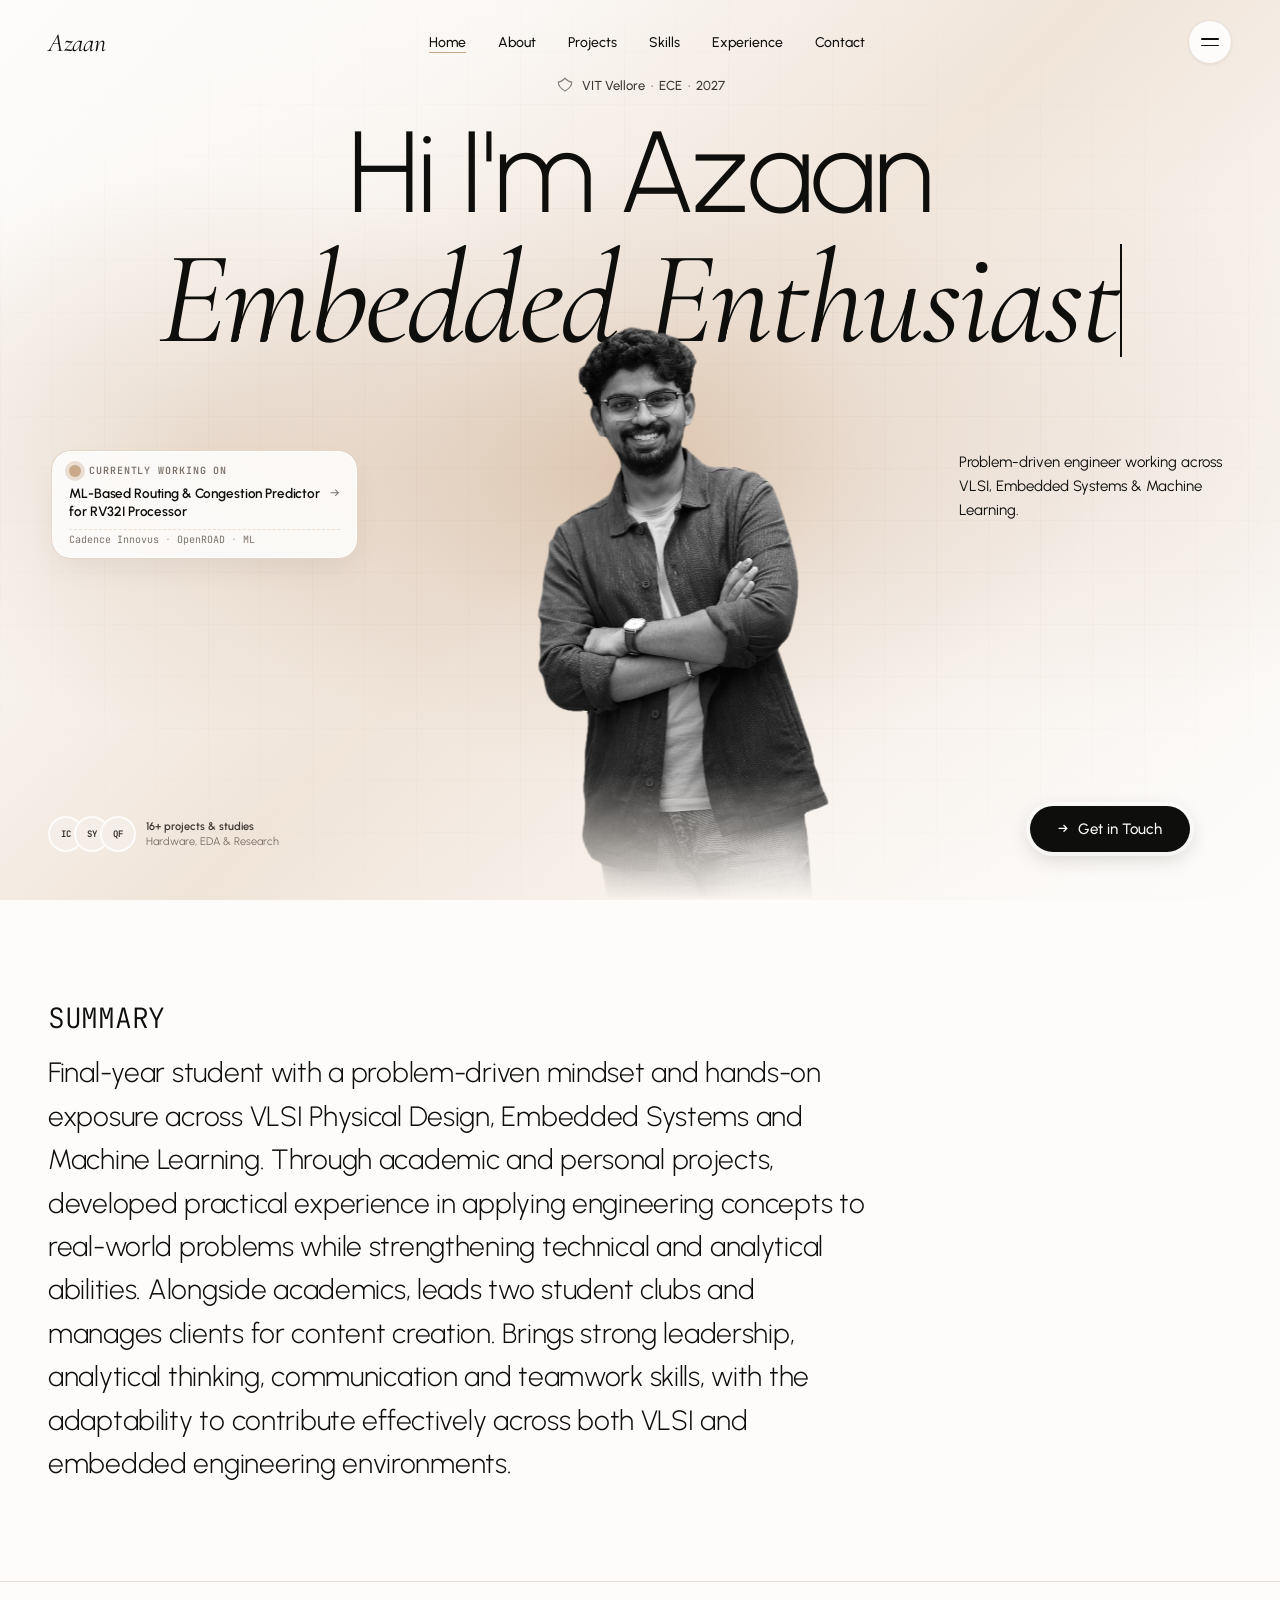
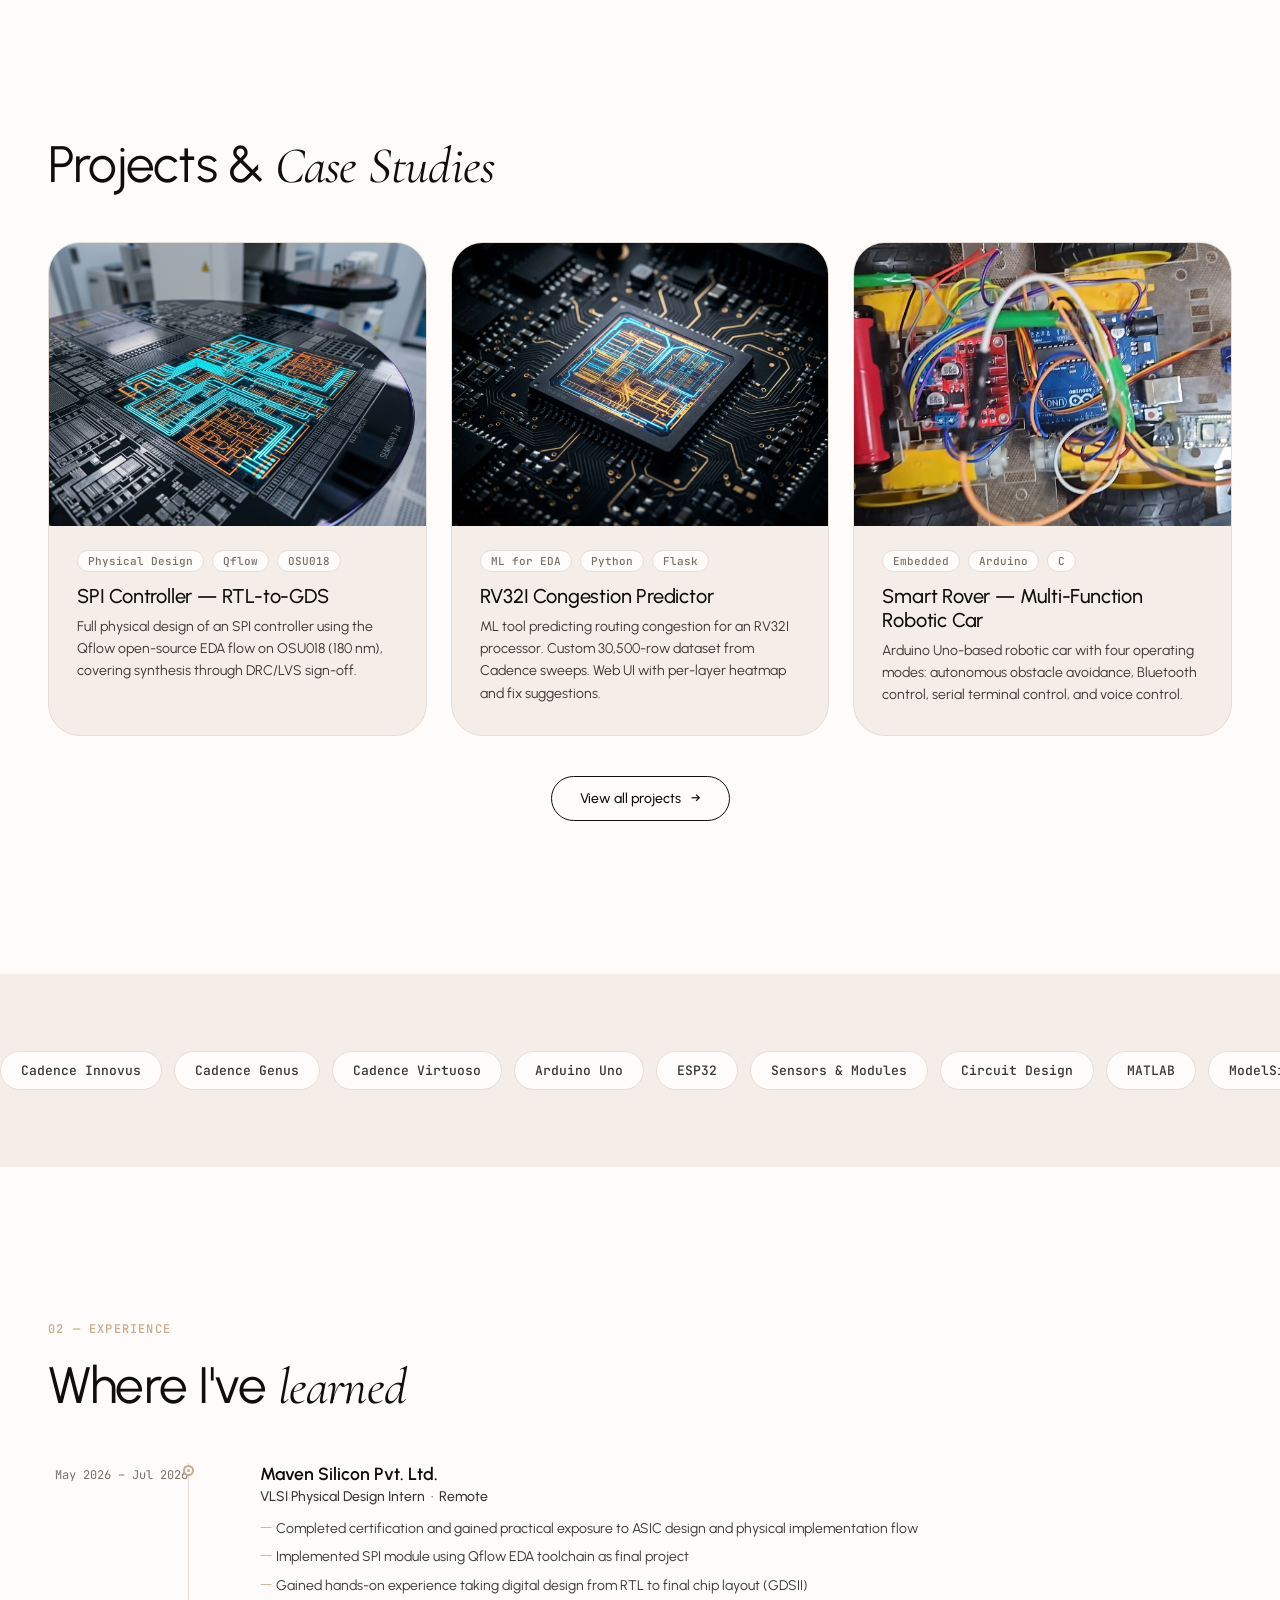
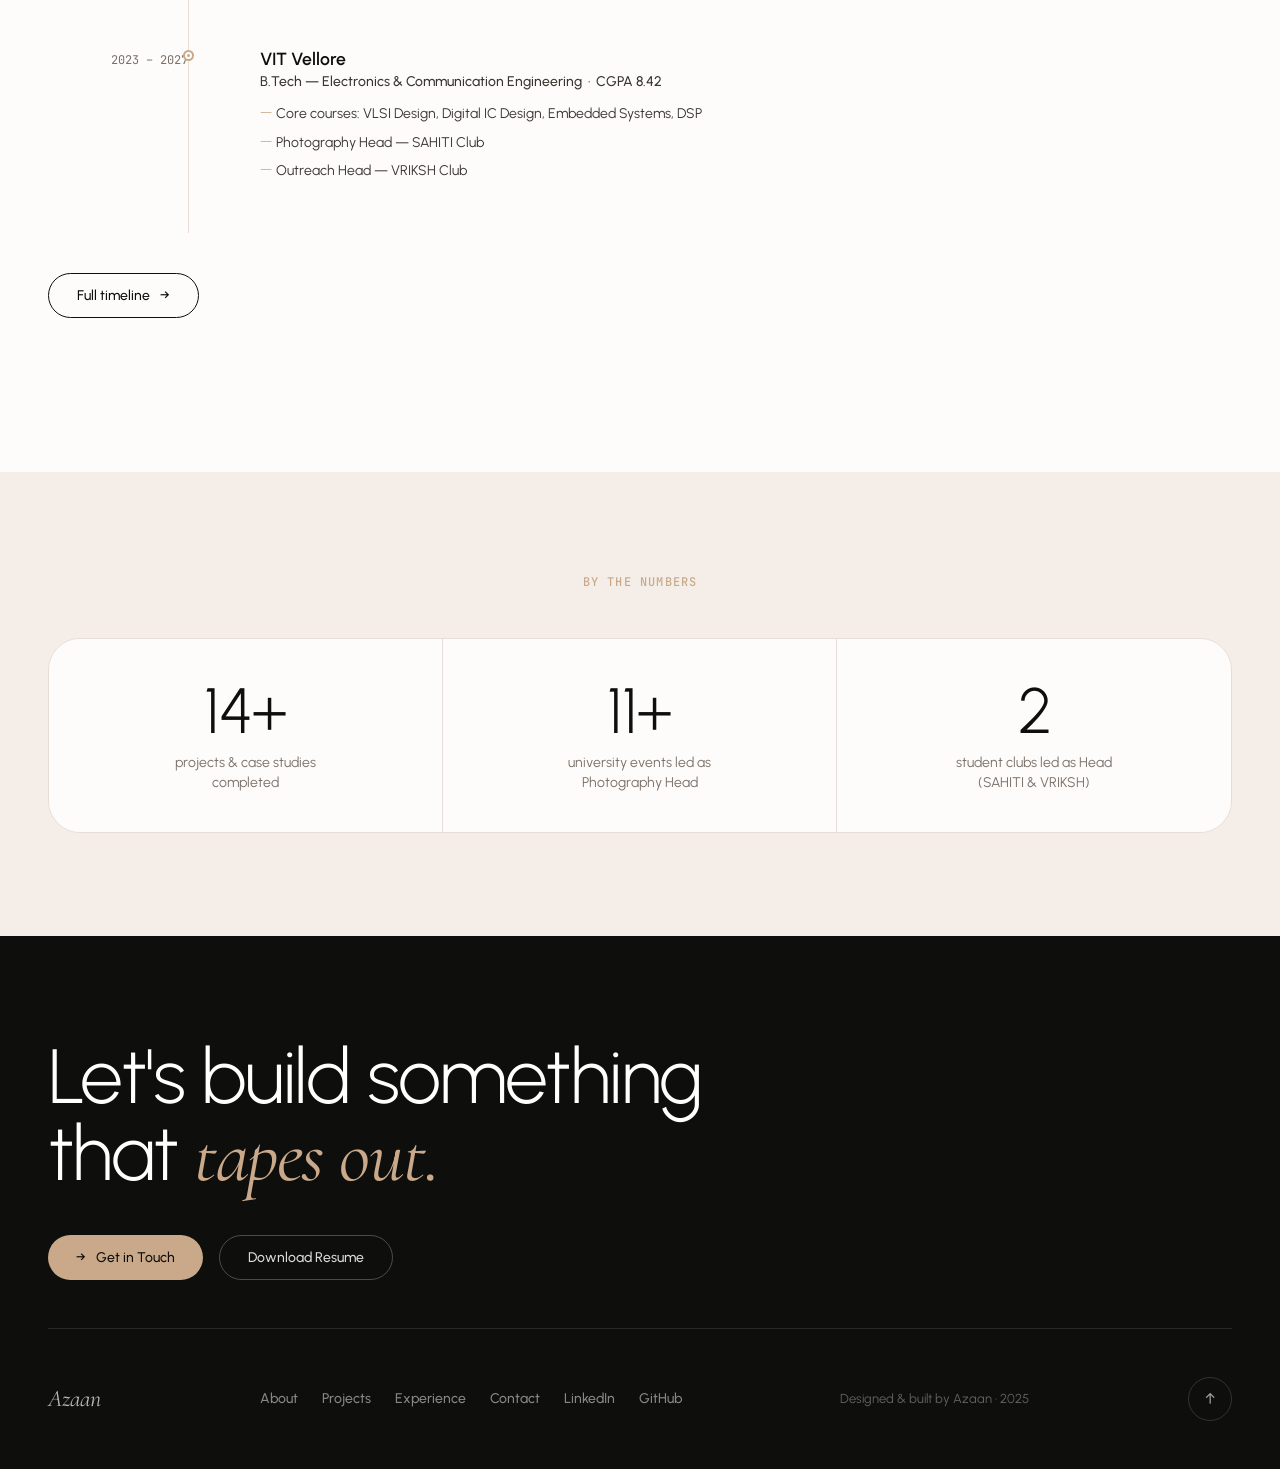
==== commit 7303dfe6: "Remove arrows from projects and add glassy isomorphic popup modal for case study analysis" ====
--- a/index.html
+++ b/index.html
@@ -580,7 +580,6 @@
       <article class="project-card reveal" data-category="physical-design" onclick="location.href='projects.html'">
         <div class="project-card-media">
           <img src="images/projects/spi-controller-qflow-physical-design.jpg" alt="SPI Controller VLSI Silicon Layout" loading="lazy">
-          <div class="view-circle">↗</div>
         </div>
         <div class="project-card-body">
           <div class="tag-row">
@@ -596,7 +595,6 @@
       <article class="project-card reveal reveal-delay-1" data-category="ml-eda" onclick="location.href='projects.html'">
         <div class="project-card-media">
           <img src="images/projects/rv32i-congestion-predictor.jpg" alt="RV32I Processor Semiconductor Core" loading="lazy">
-          <div class="view-circle">↗</div>
         </div>
         <div class="project-card-body">
           <div class="tag-row">
@@ -612,7 +610,6 @@
       <article class="project-card reveal reveal-delay-2" data-category="embedded" onclick="location.href='projects.html'">
         <div class="project-card-media">
           <img src="images/projects/smart-rover-multi-function-car.jpg" alt="Smart Rover Multi-Function Autonomous Car" loading="lazy">
-          <div class="view-circle">↗</div>
         </div>
         <div class="project-card-body">
           <div class="tag-row"><span class="tag">Embedded</span><span class="tag">Arduino</span><span class="tag">C</span></div>
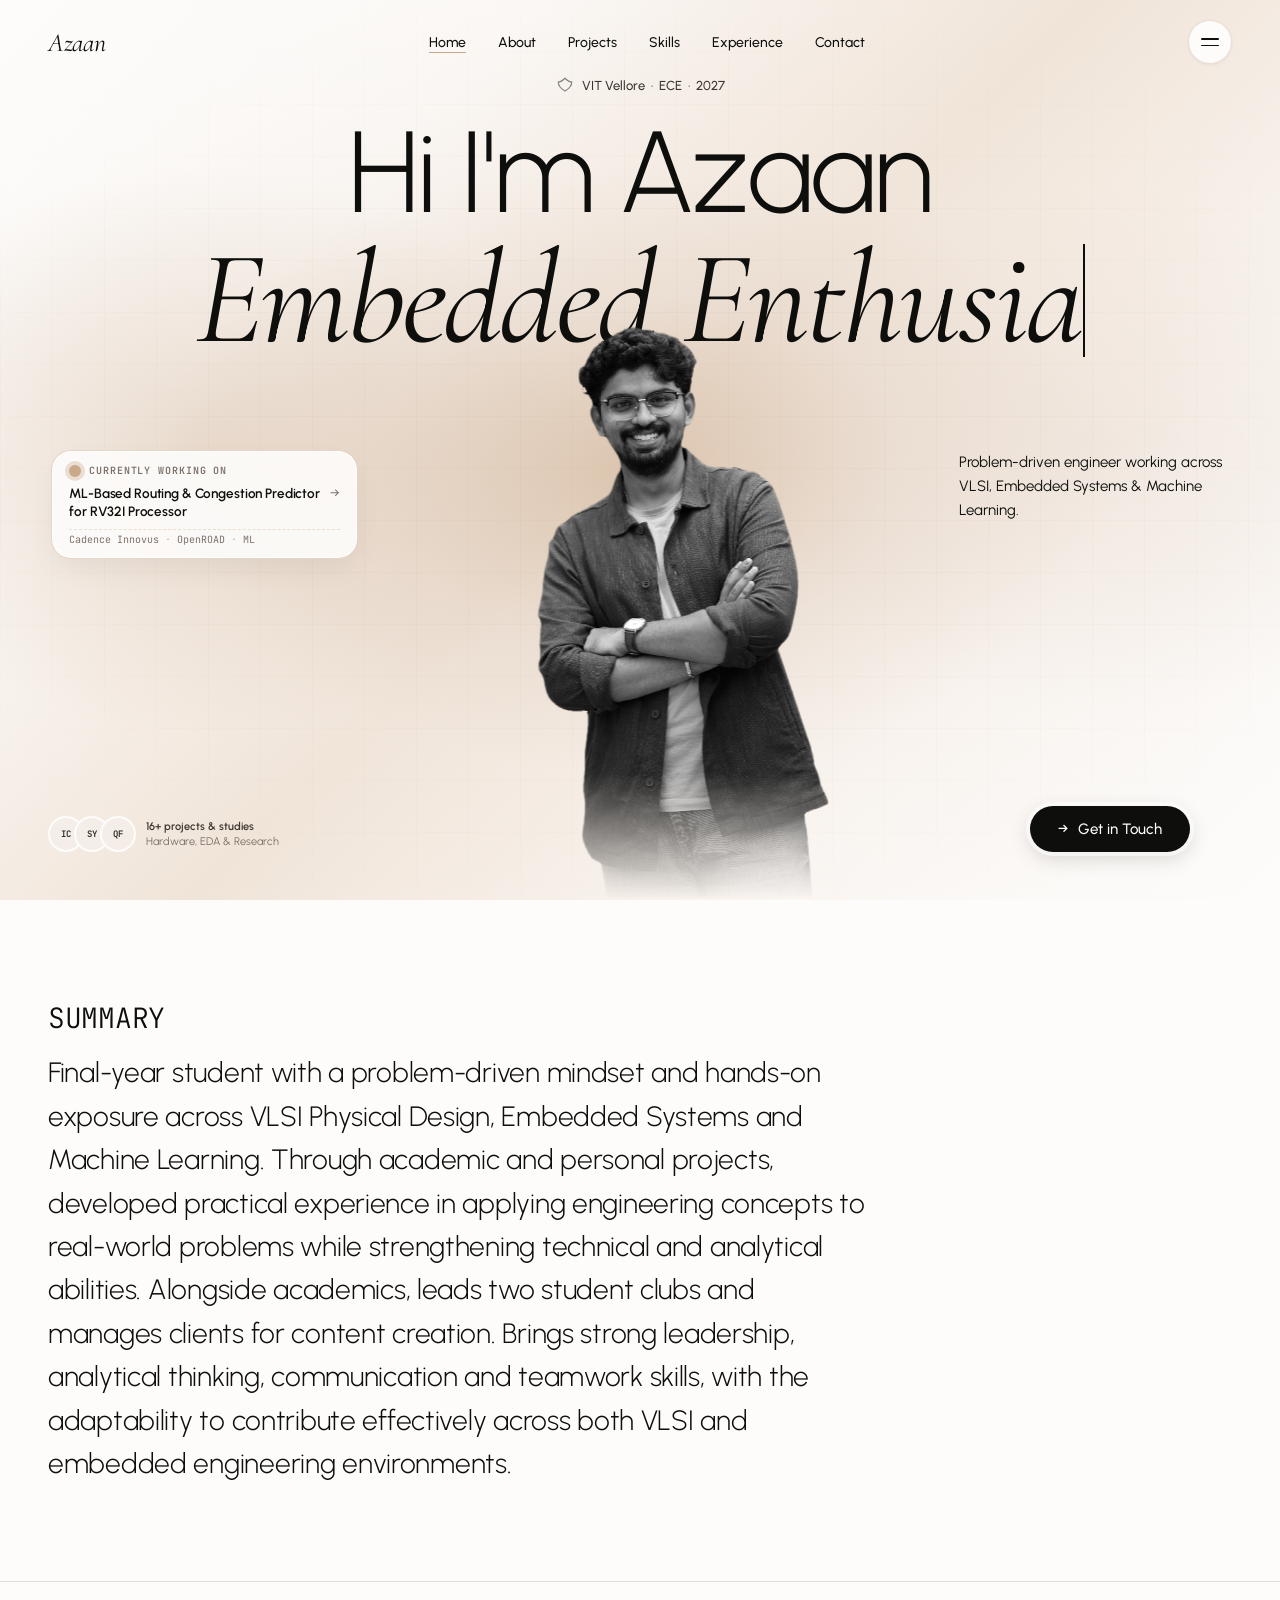
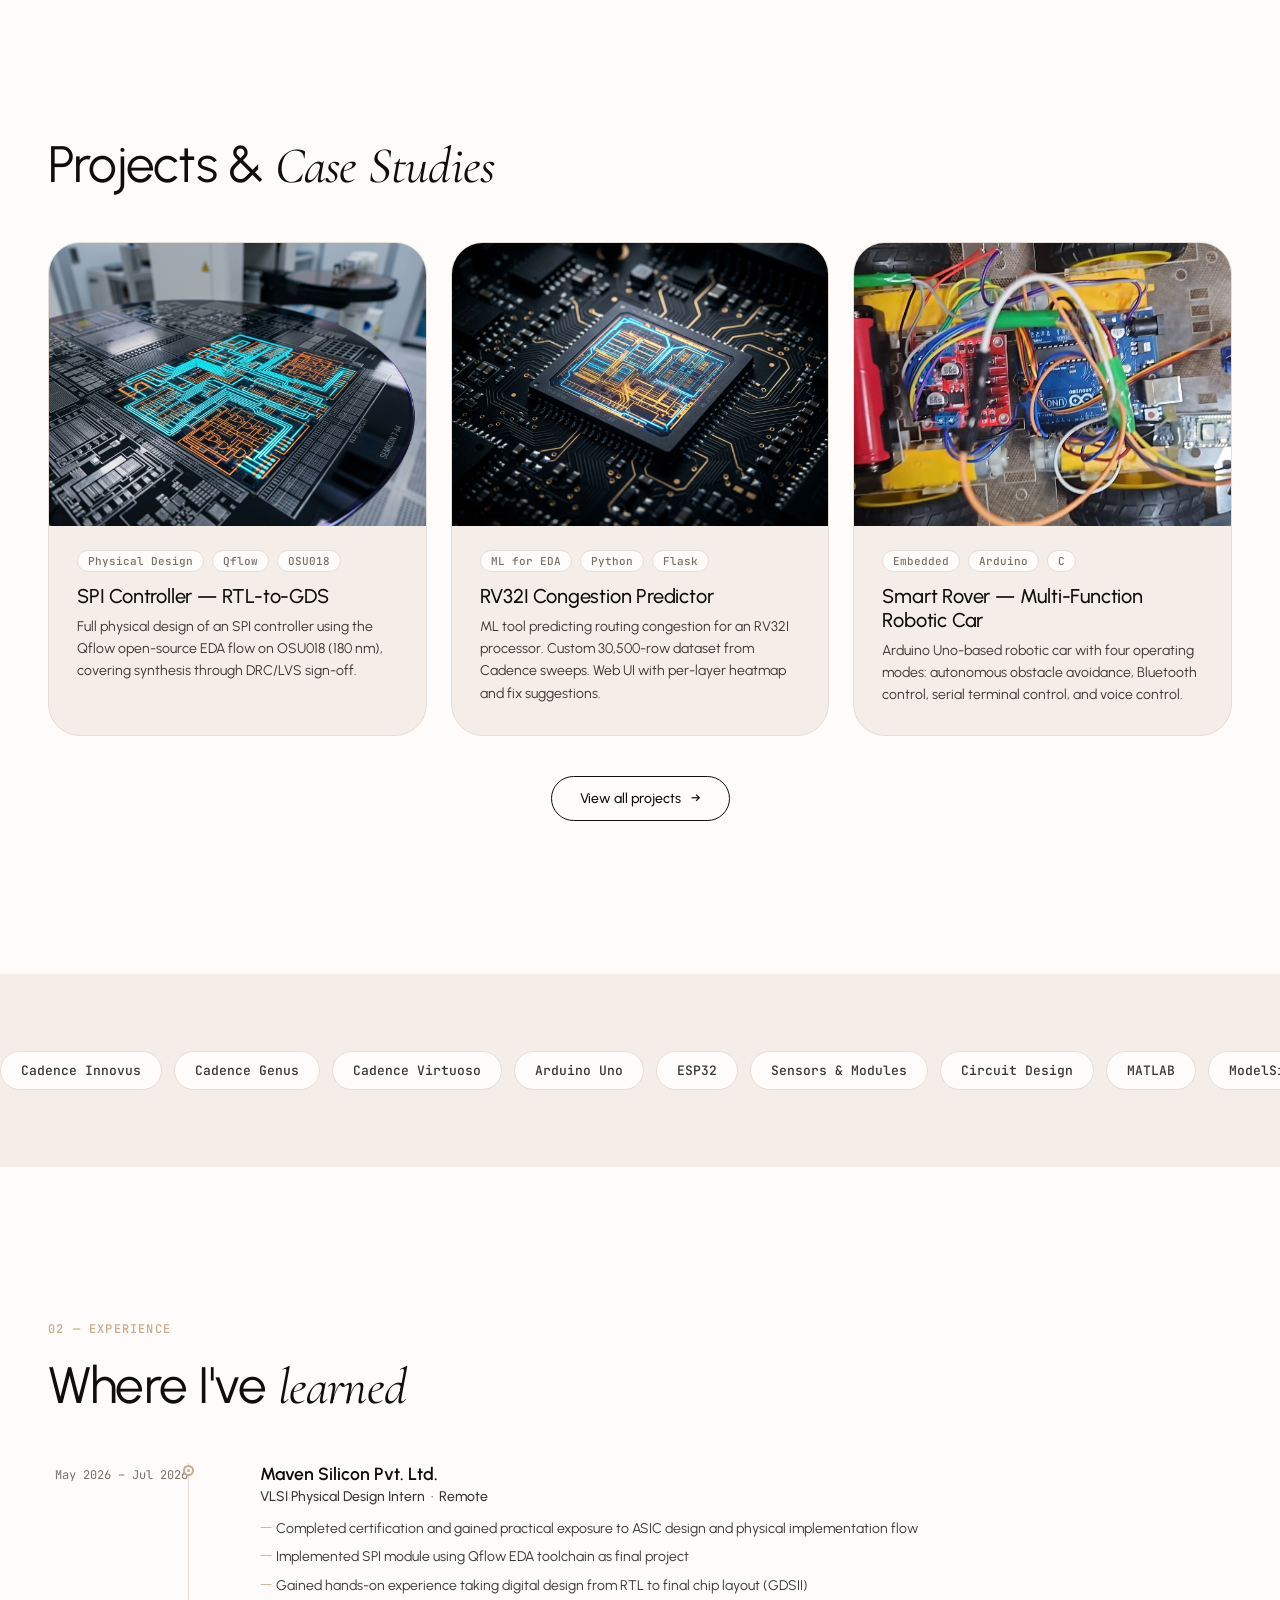
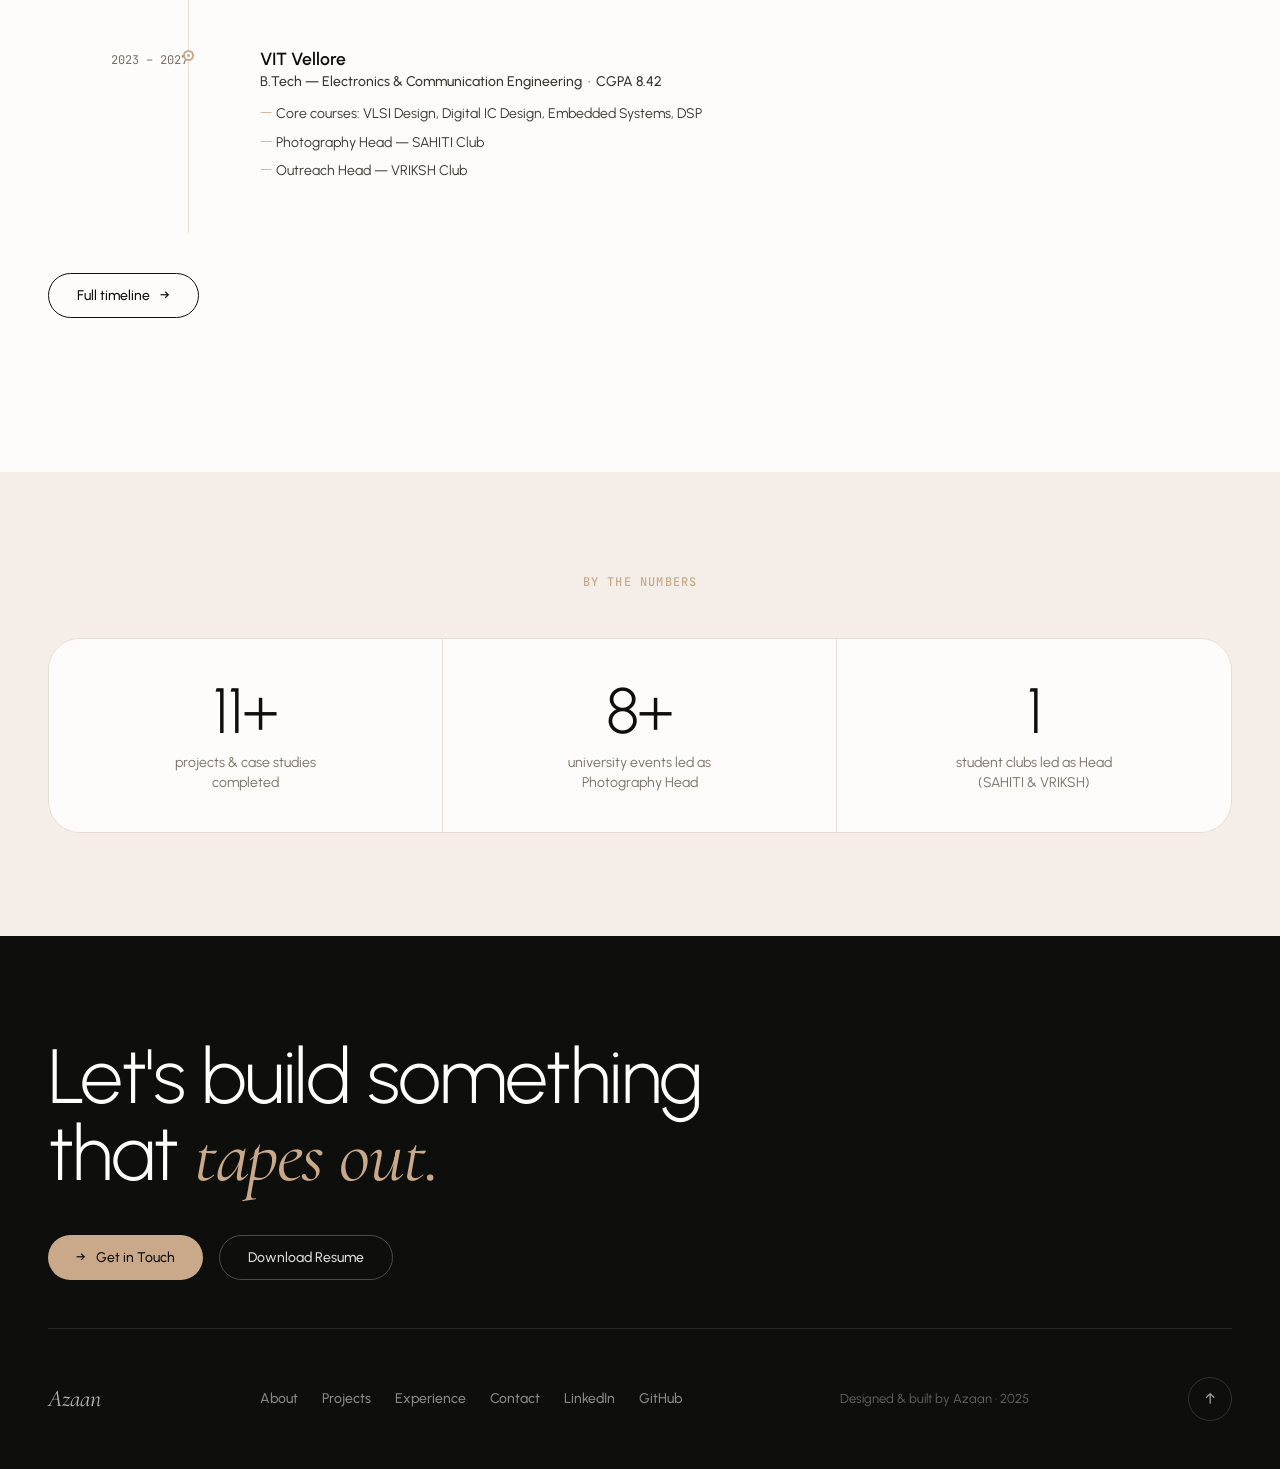
==== commit 318e9969: "Remove Gallery option from navigation overlay menu and renumber Contact link" ====
--- a/index.html
+++ b/index.html
@@ -398,13 +398,8 @@
             <span class="menu-link-text">Experience</span>
             <span class="menu-link-arrow">→</span>
           </a>
-          <a class="menu-link" href="gallery.html">
+          <a class="menu-link" href="contact.html">
             <span class="menu-link-num">06</span>
-            <span class="menu-link-text">Gallery</span>
-            <span class="menu-link-arrow">→</span>
-          </a>
-          <a class="menu-link" href="contact.html">
-            <span class="menu-link-num">07</span>
             <span class="menu-link-text">Contact</span>
             <span class="menu-link-arrow">→</span>
           </a>
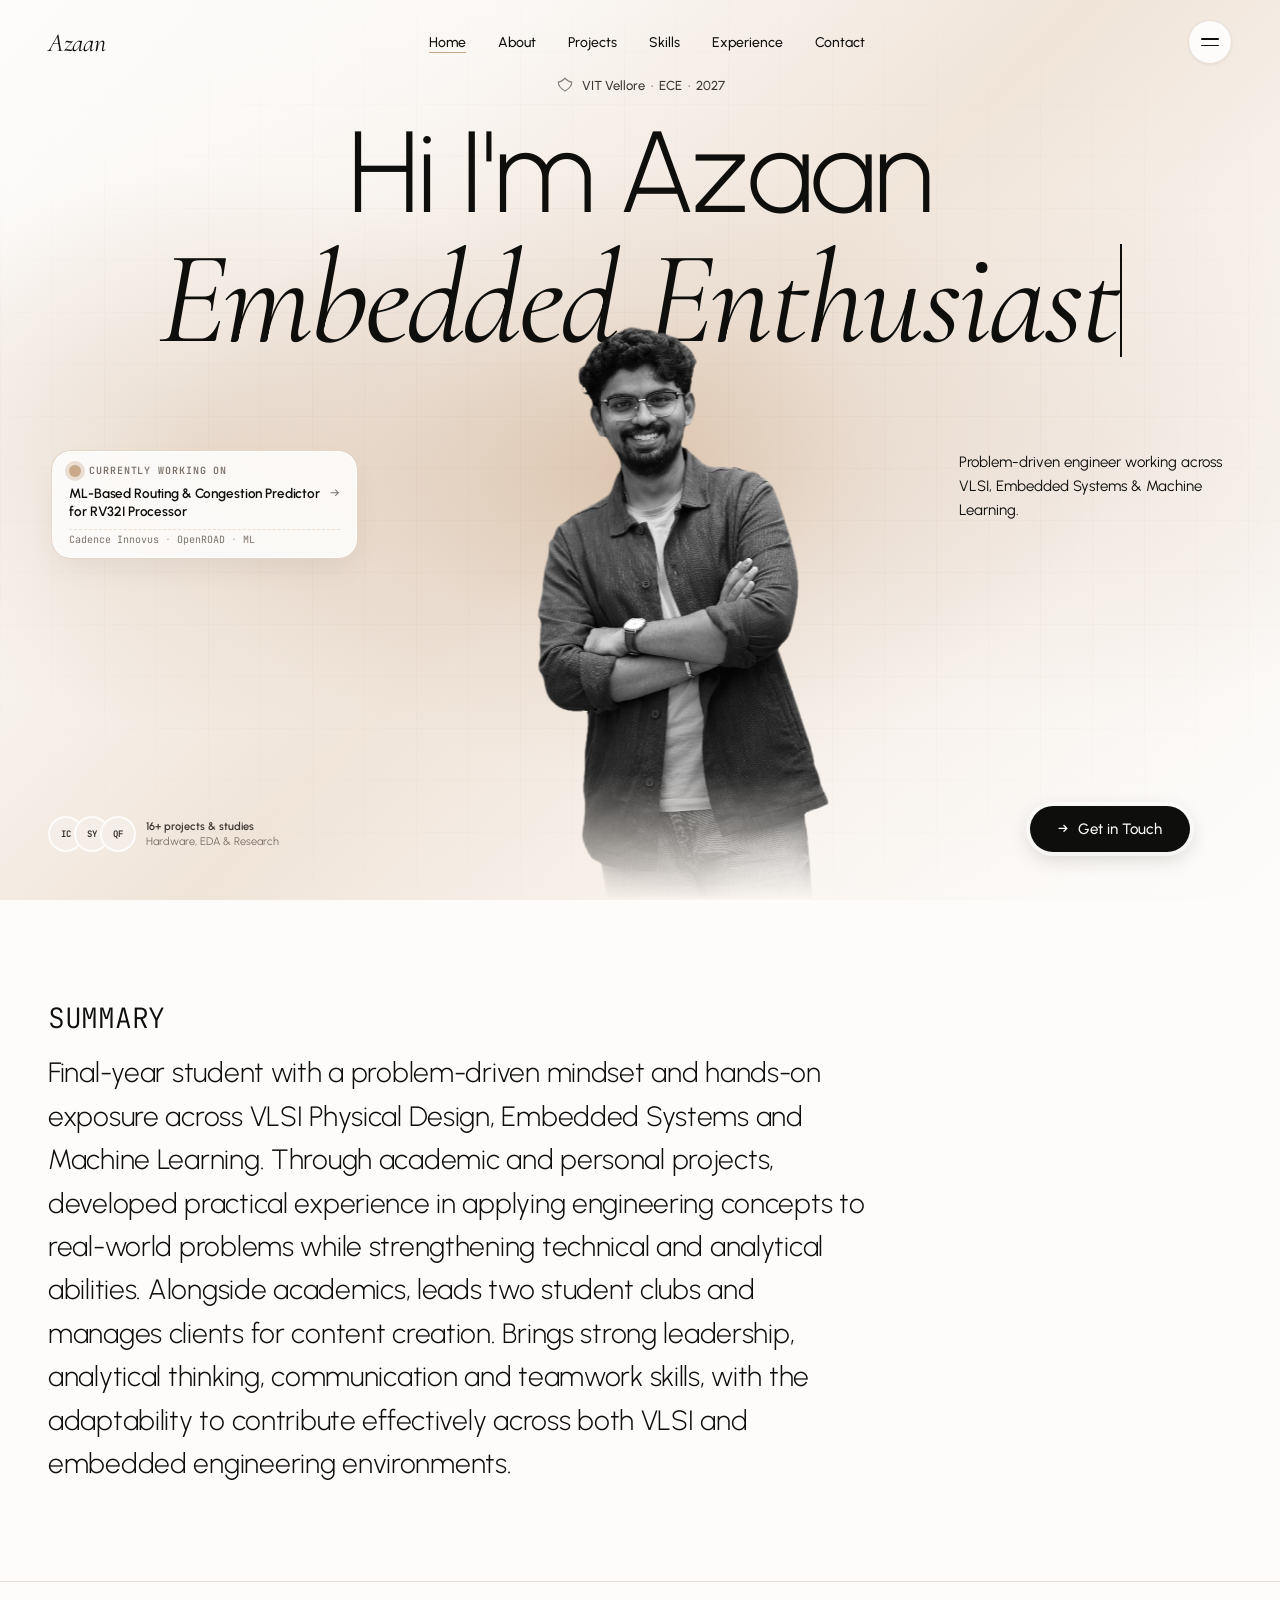
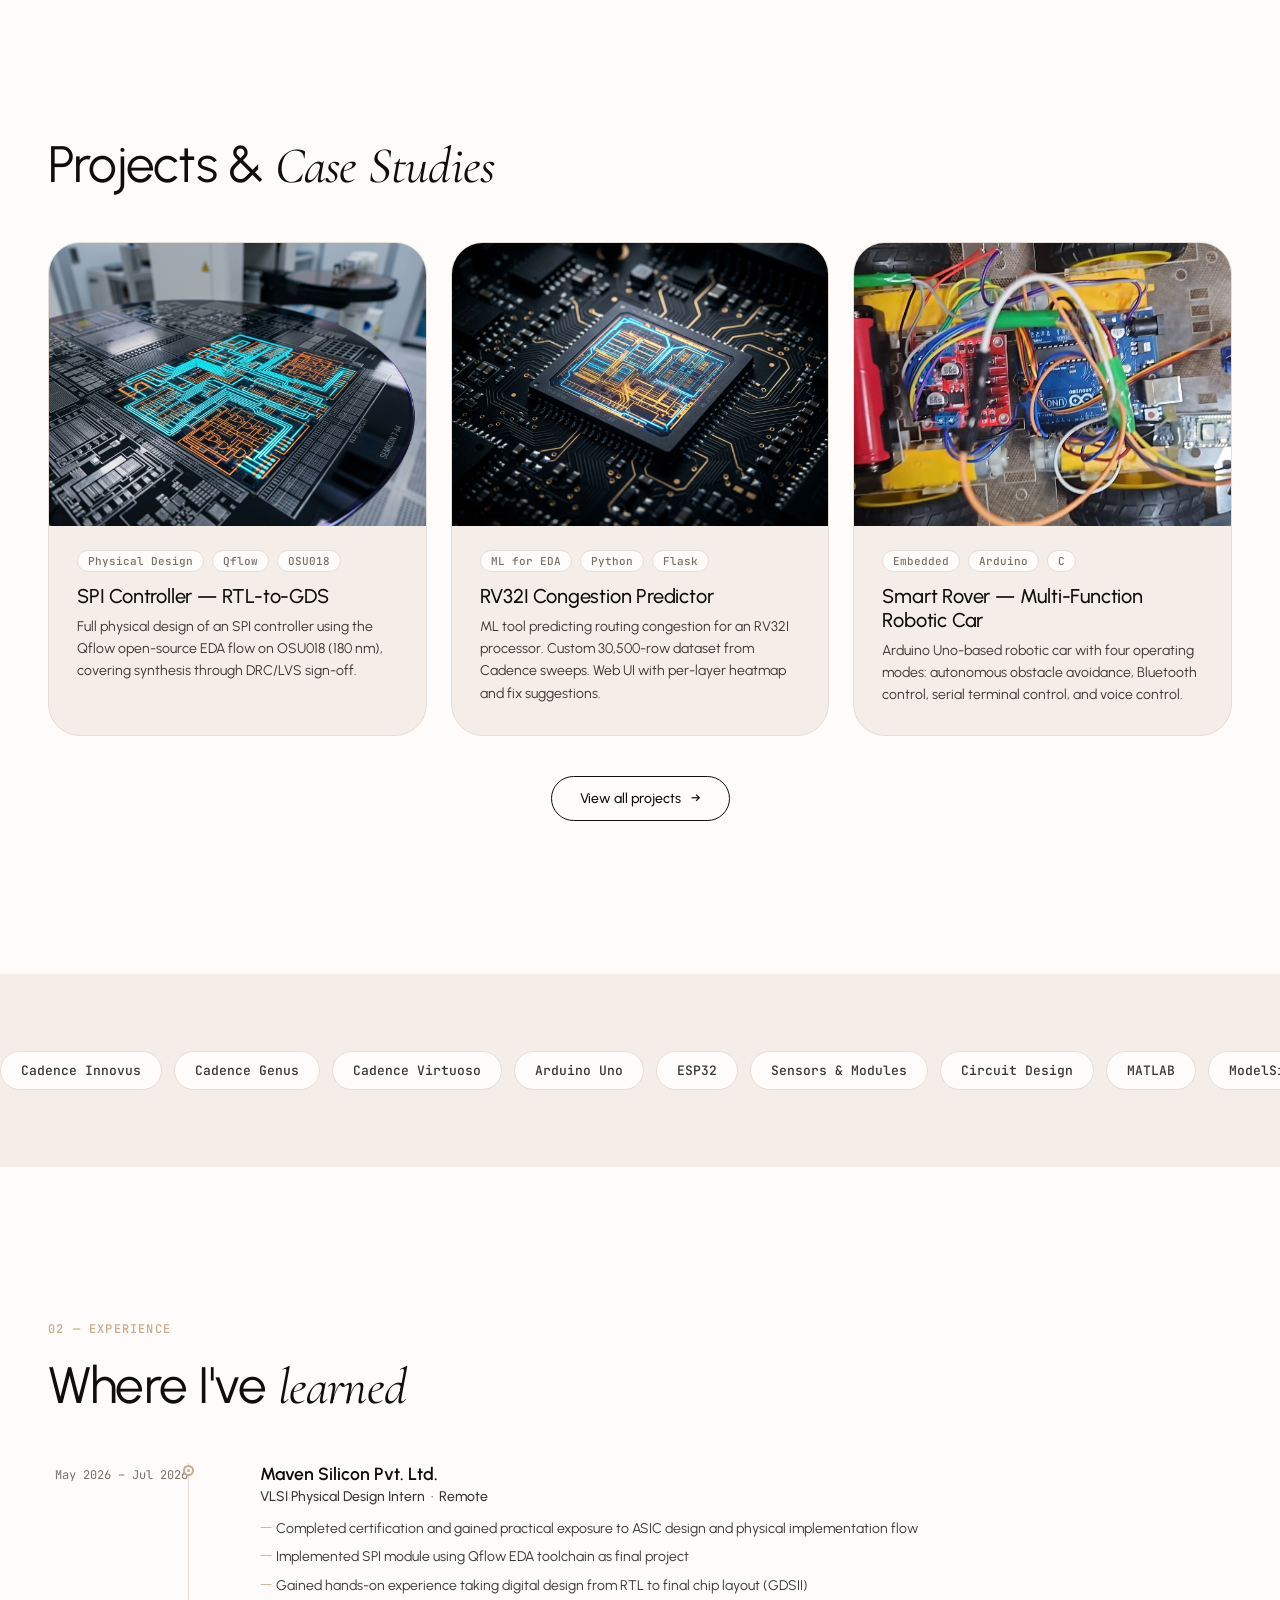
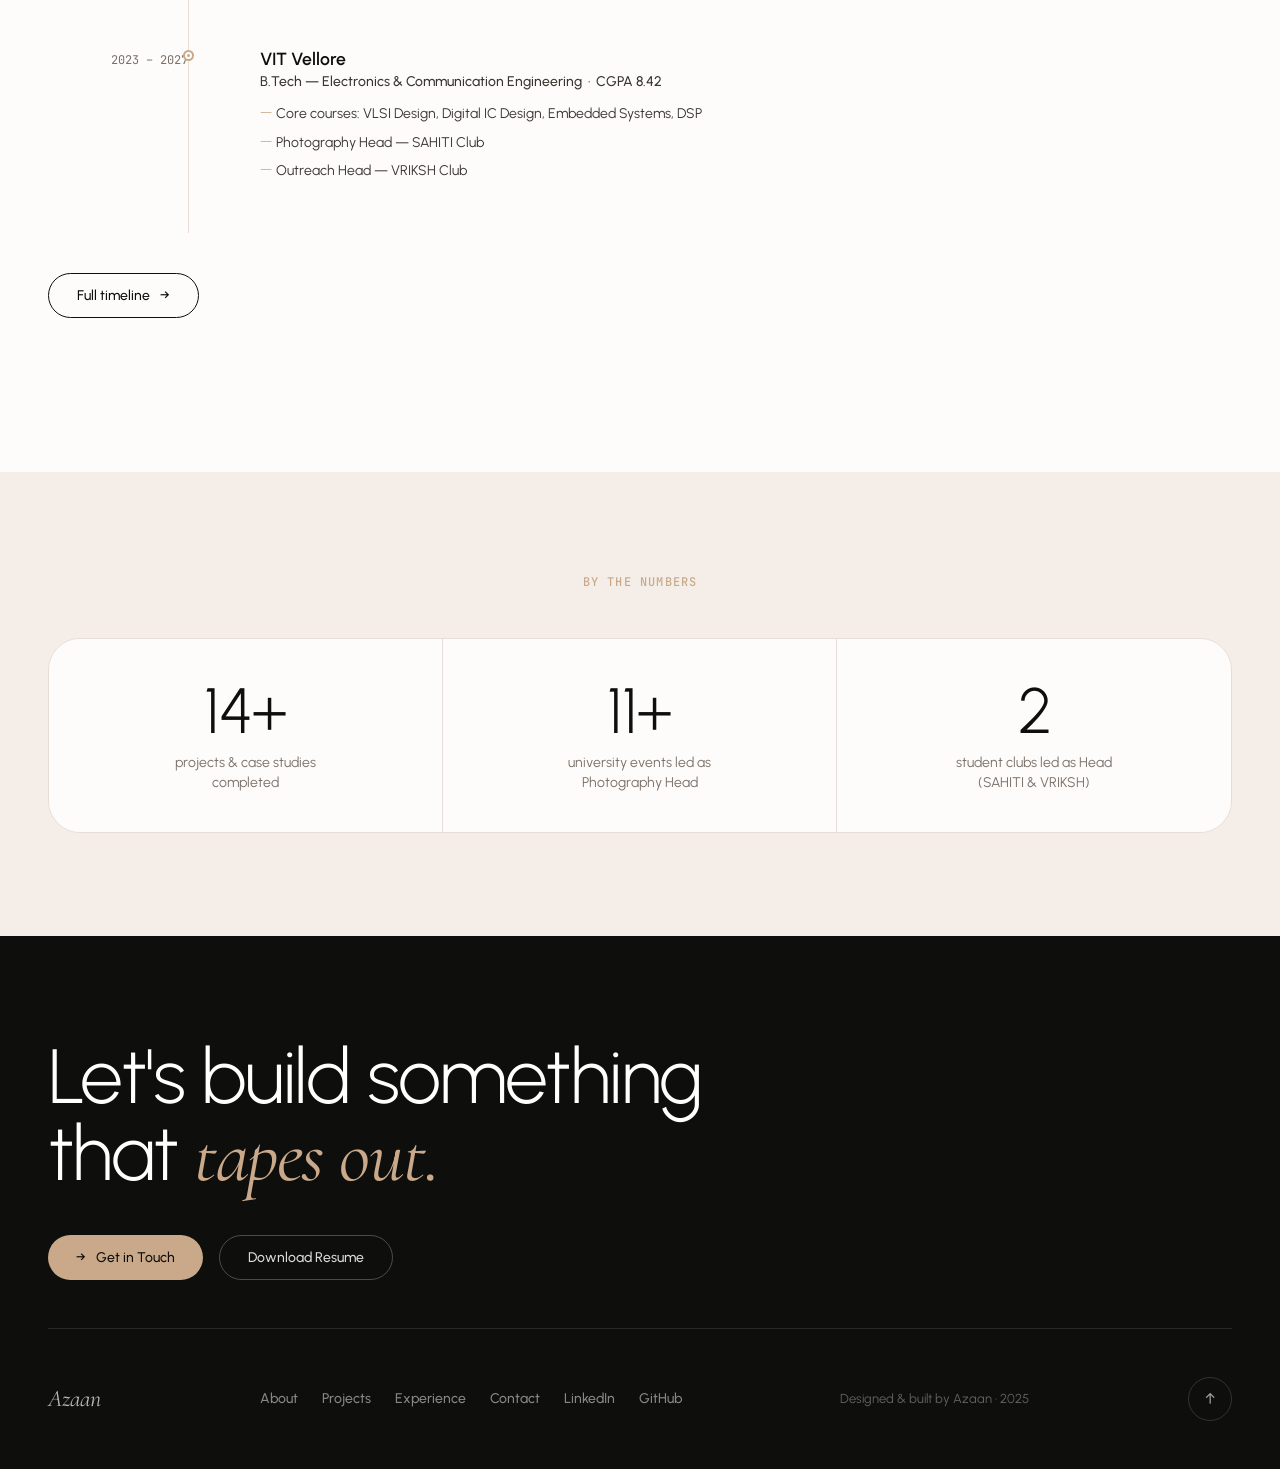
==== commit 0ee553f8: "Fix mobile responsive layout for home page hero" ====
--- a/index.html
+++ b/index.html
@@ -296,33 +296,101 @@
     }
 
     @media (max-width: 767px) {
-      .greeting { white-space: normal; font-size: clamp(2.4rem, 10vw, 3.2rem); }
-      .role-line { font-size: clamp(2.8rem, 11vw, 3.6rem); }
-      .hero-portrait-wrap { width: 85vw; max-width: 360px; z-index: 2; }
-      .hero-portrait { max-height: 52svh; }
+      .hero {
+        min-height: 100svh;
+        min-height: 100dvh;
+        padding-top: 68px;
+        padding-bottom: 20px;
+        display: flex;
+        flex-direction: column;
+        align-items: center;
+        position: relative;
+        overflow: hidden;
+      }
+      .hero-badge {
+        margin-top: 4px;
+        font-size: 11.5px;
+      }
+      .hero-text {
+        margin-top: 6px;
+        padding: 0 16px;
+        z-index: 4;
+      }
+      .greeting {
+        white-space: normal;
+        font-size: clamp(1.9rem, 7.5vw, 2.6rem);
+        line-height: 1.08;
+      }
+      .role-line {
+        font-size: clamp(2.1rem, 8.5vw, 3rem);
+        line-height: 1.12;
+        margin-top: 2px;
+        min-height: 1.15em;
+      }
+      .hero-portrait-wrap {
+        width: 82vw;
+        max-width: 330px;
+        bottom: 0;
+        left: 50%;
+        transform: translateX(-50%);
+        z-index: 2;
+        pointer-events: none;
+      }
+      .hero-portrait {
+        max-height: 48svh;
+        -webkit-mask-image: linear-gradient(to bottom, #000 60%, transparent 100%);
+        mask-image: linear-gradient(to bottom, #000 60%, transparent 100%);
+      }
+      .hero-chrome {
+        position: static;
+        display: flex;
+        flex-direction: column;
+        align-items: center;
+        width: 100%;
+        z-index: 6;
+        pointer-events: none;
+        margin-top: 14px;
+      }
       .avail-pill-hero {
+        position: relative;
+        top: auto;
+        left: auto;
+        right: auto;
+        bottom: auto;
+        transform: none;
+        width: calc(100% - 32px);
+        max-width: 340px;
+        padding: 10px 14px;
+        pointer-events: auto;
+      }
+      .avail-pill-hero:hover {
+        transform: translateY(-2px);
+      }
+      .focus-title {
+        font-size: 12.5px;
+        line-height: 1.32;
+      }
+      .hero-focus-meta {
+        font-size: 9.5px;
+        gap: 5px;
+      }
+      .tagline-hero { display: none; }
+      .social-proof { display: none; }
+      .cta-btn-hero {
+        position: absolute;
+        bottom: 20px;
         left: 50%;
-        top: auto;
-        bottom: calc(52svh + 48px);
-        transform: translateX(-50%);
-        width: calc(100% - 40px);
-        max-width: 340px;
-        padding: 11px 15px;
-      }
-      .avail-pill-hero:hover {
-        transform: translateX(-50%) translateY(-2px);
-      }
-      .tagline-hero { display: none; }
-      .cta-btn-hero {
-        left: 50%; right: auto;
+        right: auto;
         transform: translateX(-50%);
         width: calc(100% - 48px);
-        max-width: 320px;
+        max-width: 300px;
         justify-content: center;
-        bottom: 24px;
+        padding: 12px 24px;
+        font-size: 14px;
+        z-index: 10;
+        pointer-events: auto;
       }
       .cta-btn-hero:hover { transform: translateX(-50%) translateY(-2px); }
-      .social-proof { display: none; }
     }
 
     /* Navbar — fully transparent on homepage so hero shows through */
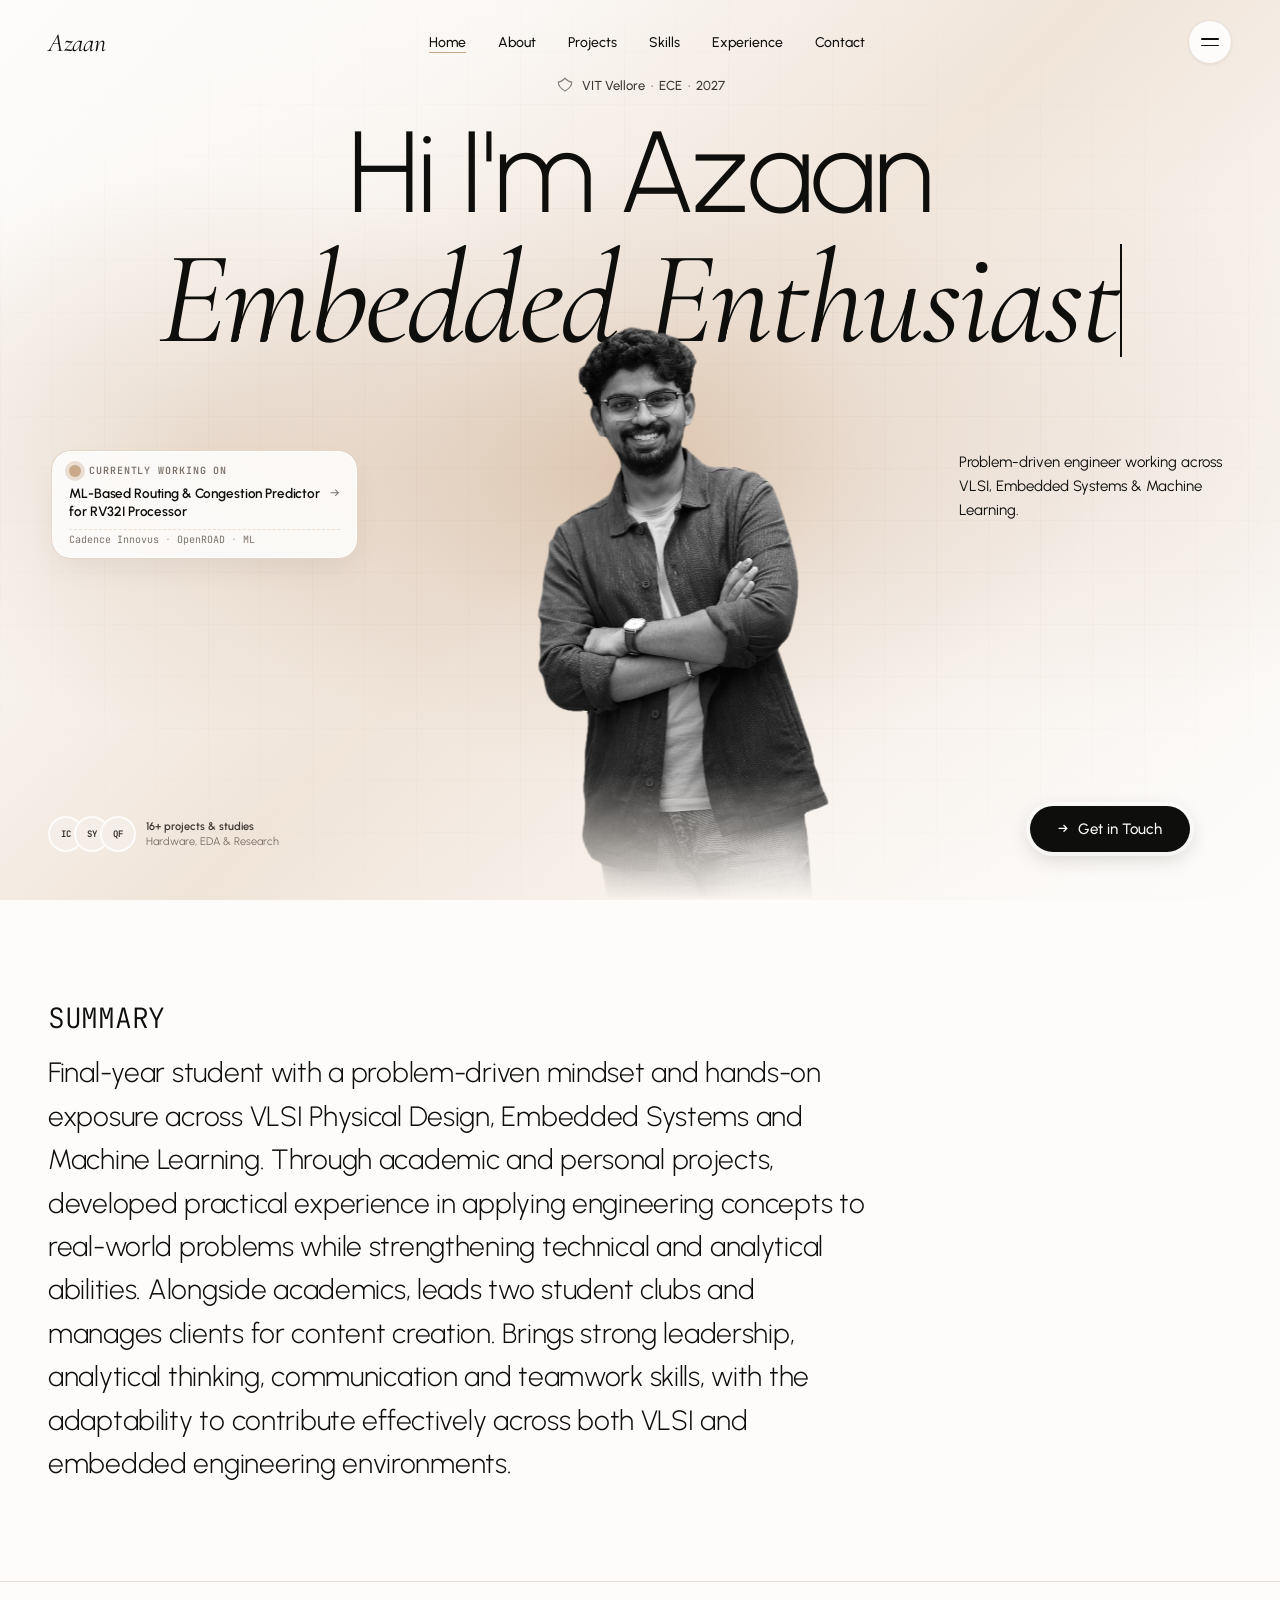
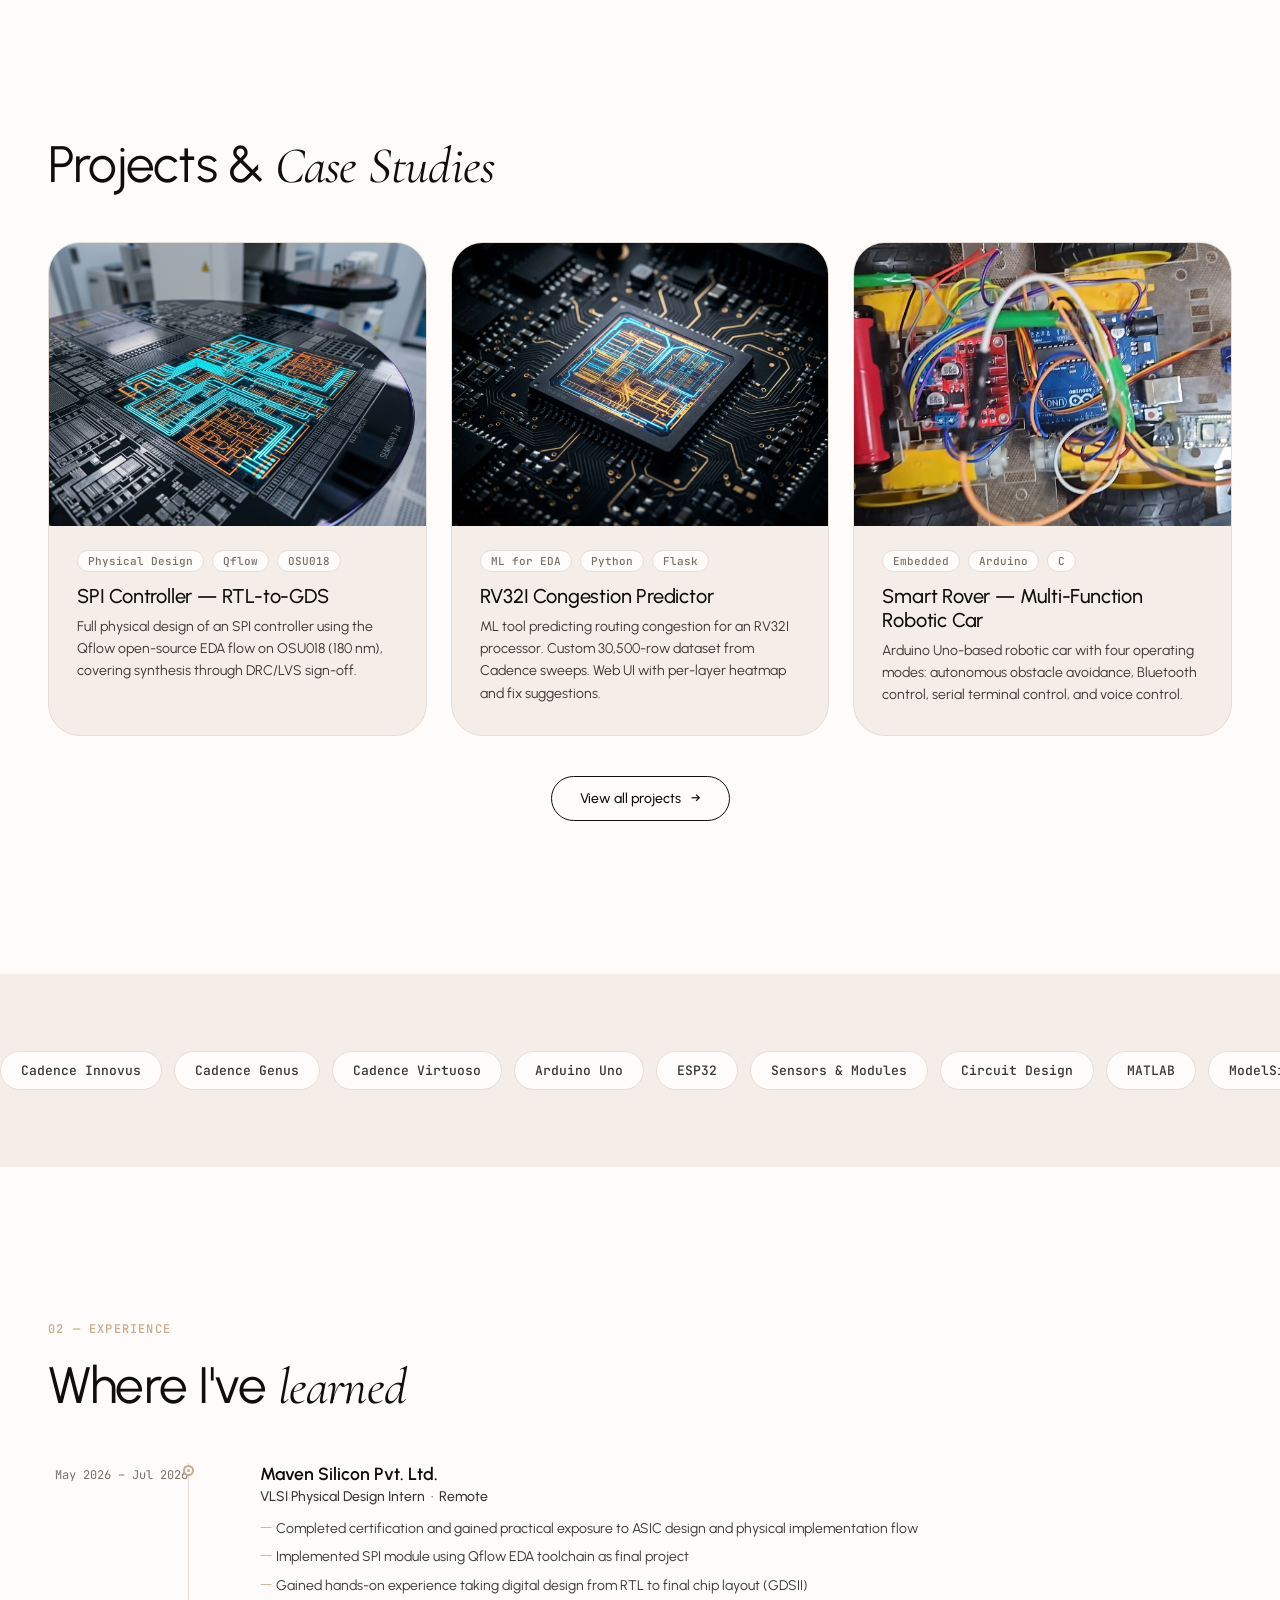
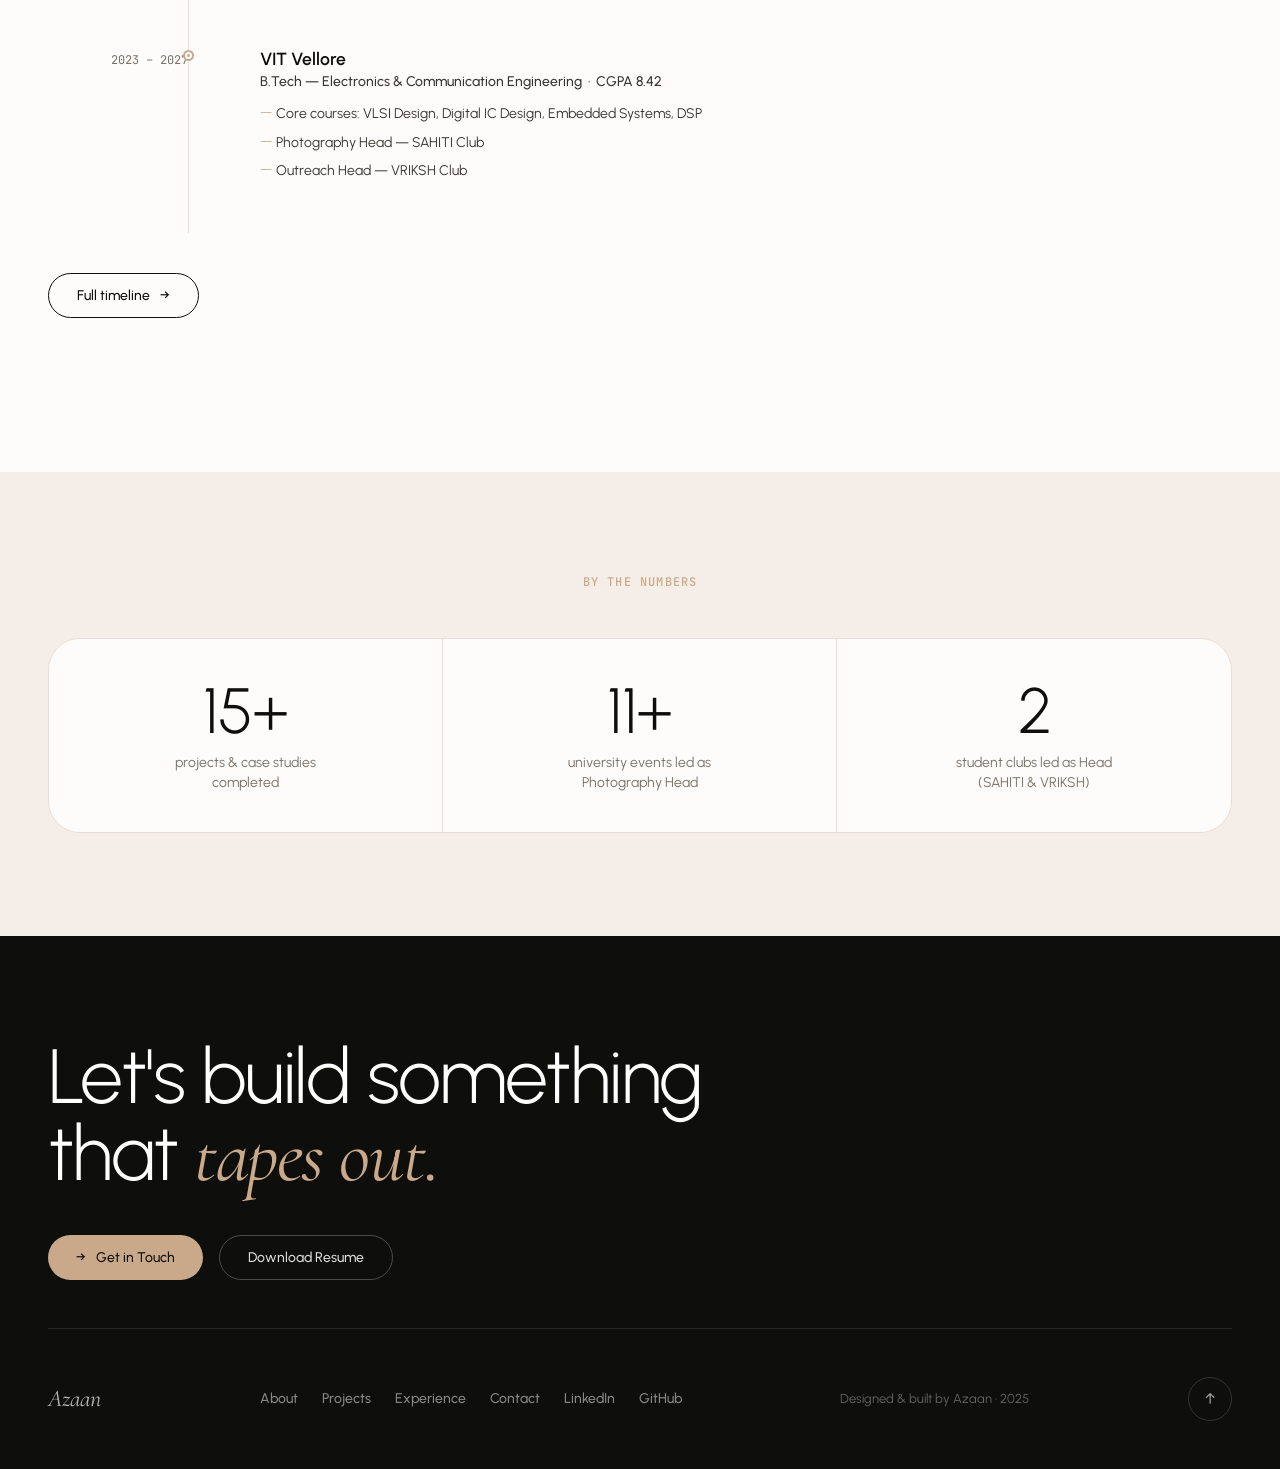
==== commit 9fe1ff41: "Enlarge mobile portrait and center Get in Touch button with fadeUpCenter keyframe" ====
--- a/index.html
+++ b/index.html
@@ -295,6 +295,11 @@
       }
     }
 
+    @keyframes fadeUpCenter {
+      from { opacity: 0; transform: translateX(-50%) translateY(20px); }
+      to { opacity: 1; transform: translateX(-50%) translateY(0); }
+    }
+
     @media (max-width: 767px) {
       .hero {
         min-height: 100svh;
@@ -328,8 +333,8 @@
         min-height: 1.15em;
       }
       .hero-portrait-wrap {
-        width: 82vw;
-        max-width: 330px;
+        width: 92vw;
+        max-width: 440px;
         bottom: 0;
         left: 50%;
         transform: translateX(-50%);
@@ -337,9 +342,9 @@
         pointer-events: none;
       }
       .hero-portrait {
-        max-height: 48svh;
-        -webkit-mask-image: linear-gradient(to bottom, #000 60%, transparent 100%);
-        mask-image: linear-gradient(to bottom, #000 60%, transparent 100%);
+        max-height: 56svh;
+        -webkit-mask-image: linear-gradient(to bottom, #000 68%, transparent 100%);
+        mask-image: linear-gradient(to bottom, #000 68%, transparent 100%);
       }
       .hero-chrome {
         position: static;
@@ -378,17 +383,19 @@
       .social-proof { display: none; }
       .cta-btn-hero {
         position: absolute;
-        bottom: 20px;
+        bottom: 22px;
         left: 50%;
         right: auto;
         transform: translateX(-50%);
         width: calc(100% - 48px);
-        max-width: 300px;
+        max-width: 290px;
         justify-content: center;
-        padding: 12px 24px;
-        font-size: 14px;
+        padding: 13px 24px;
+        font-size: 14.5px;
         z-index: 10;
         pointer-events: auto;
+        opacity: 0;
+        animation: fadeUpCenter 600ms cubic-bezier(0.16,1,0.3,1) 900ms forwards;
       }
       .cta-btn-hero:hover { transform: translateX(-50%) translateY(-2px); }
     }
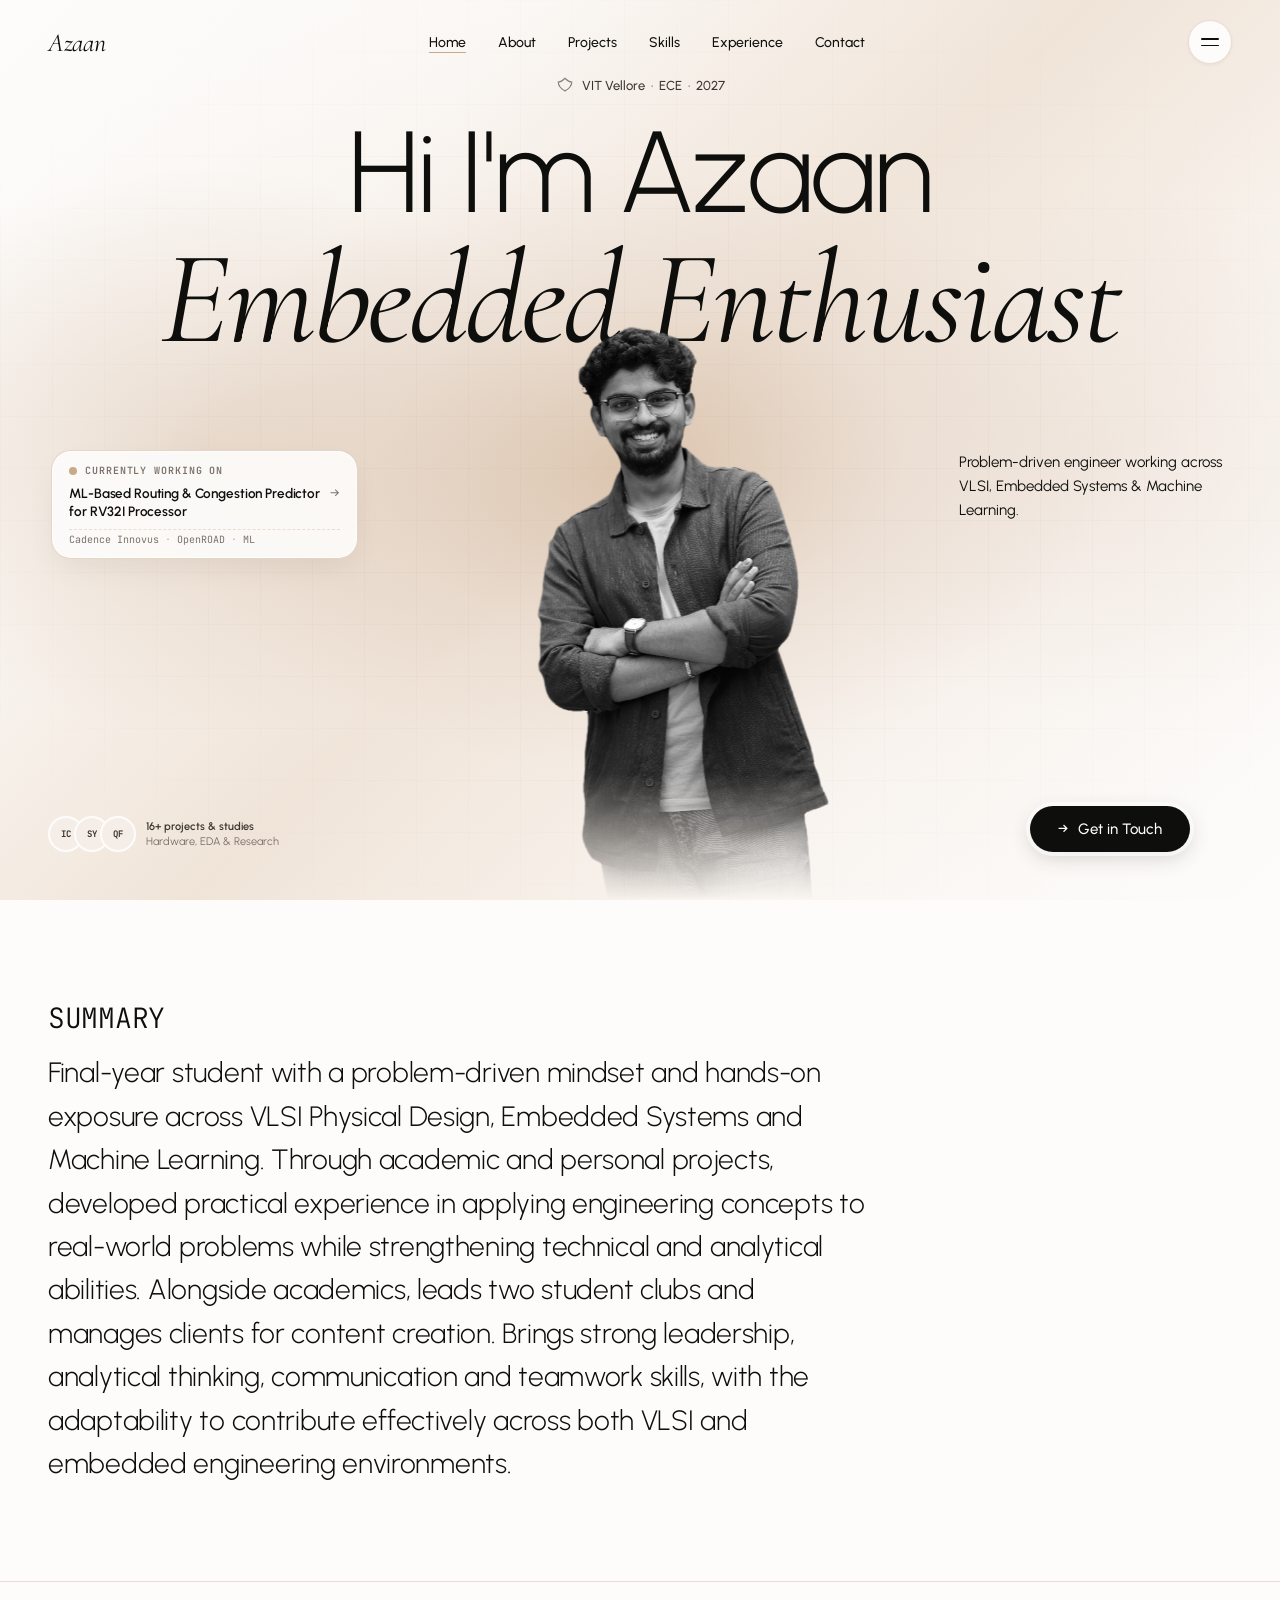
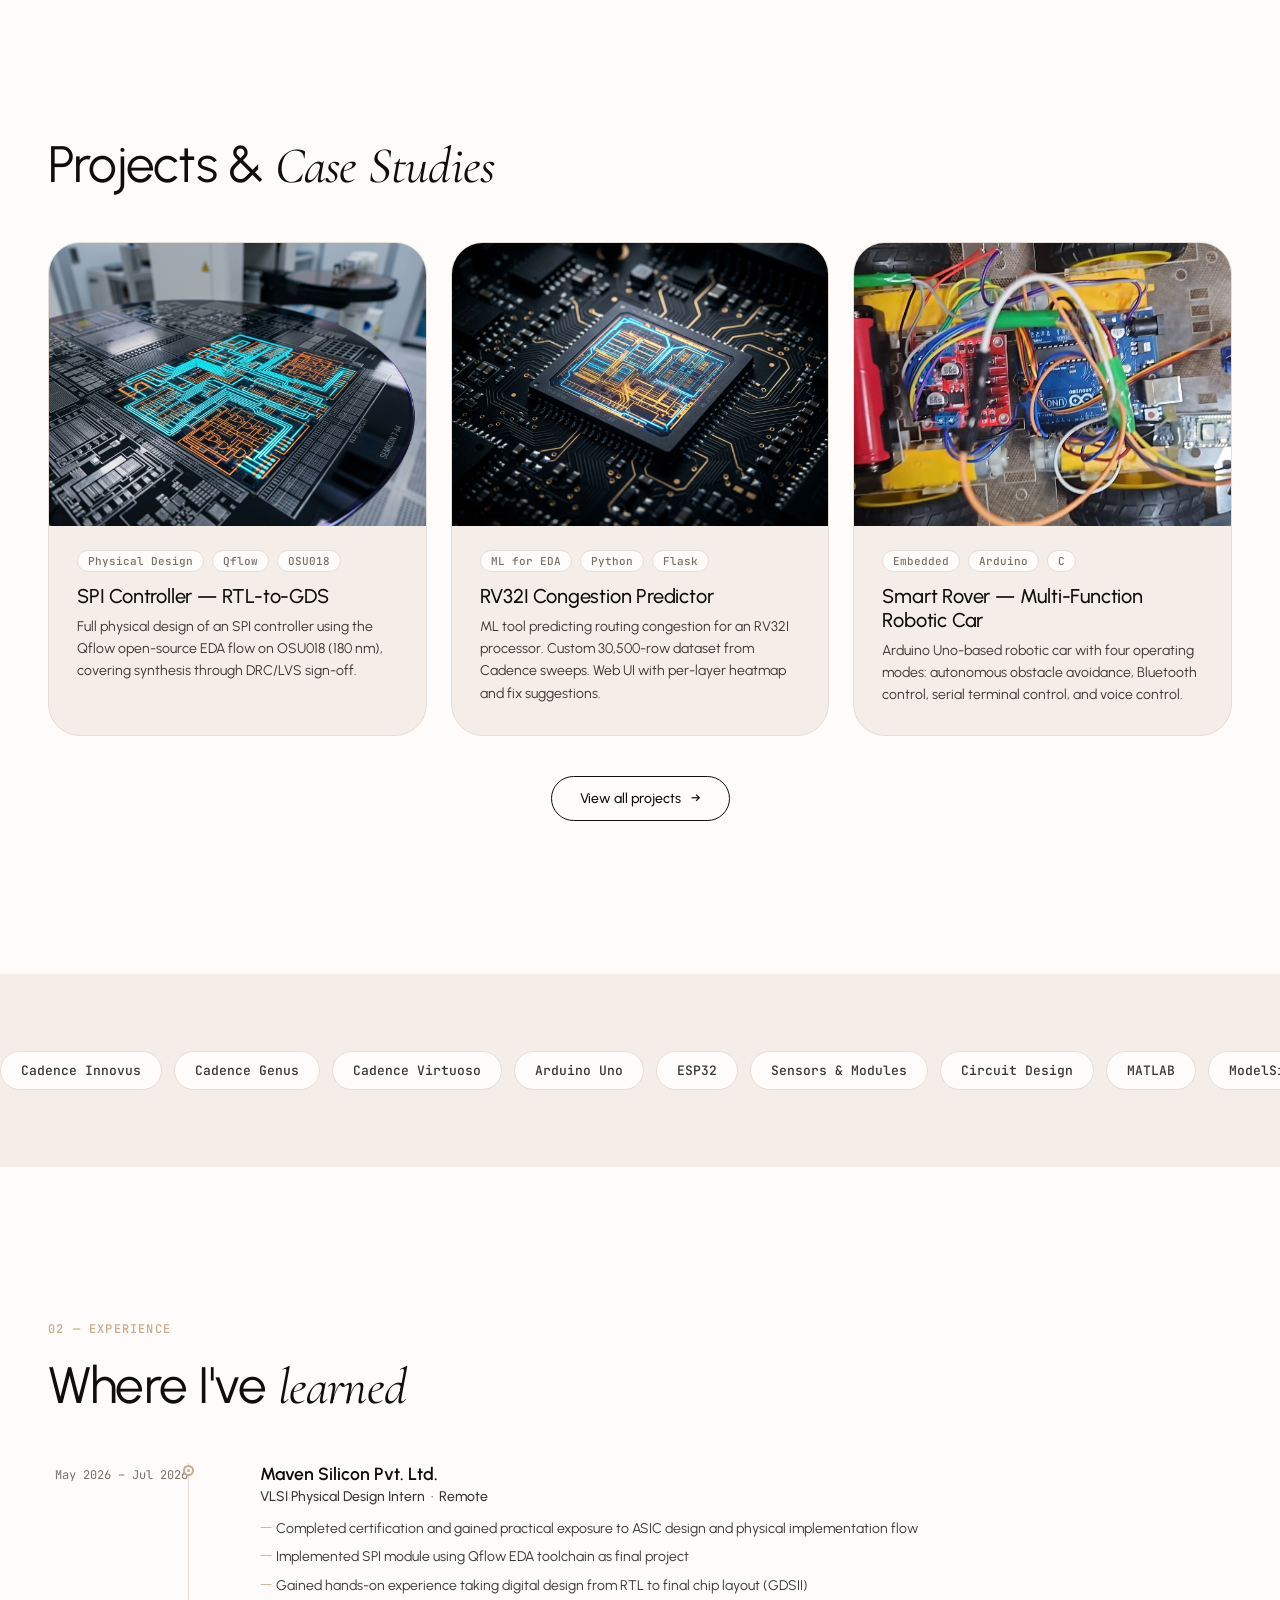
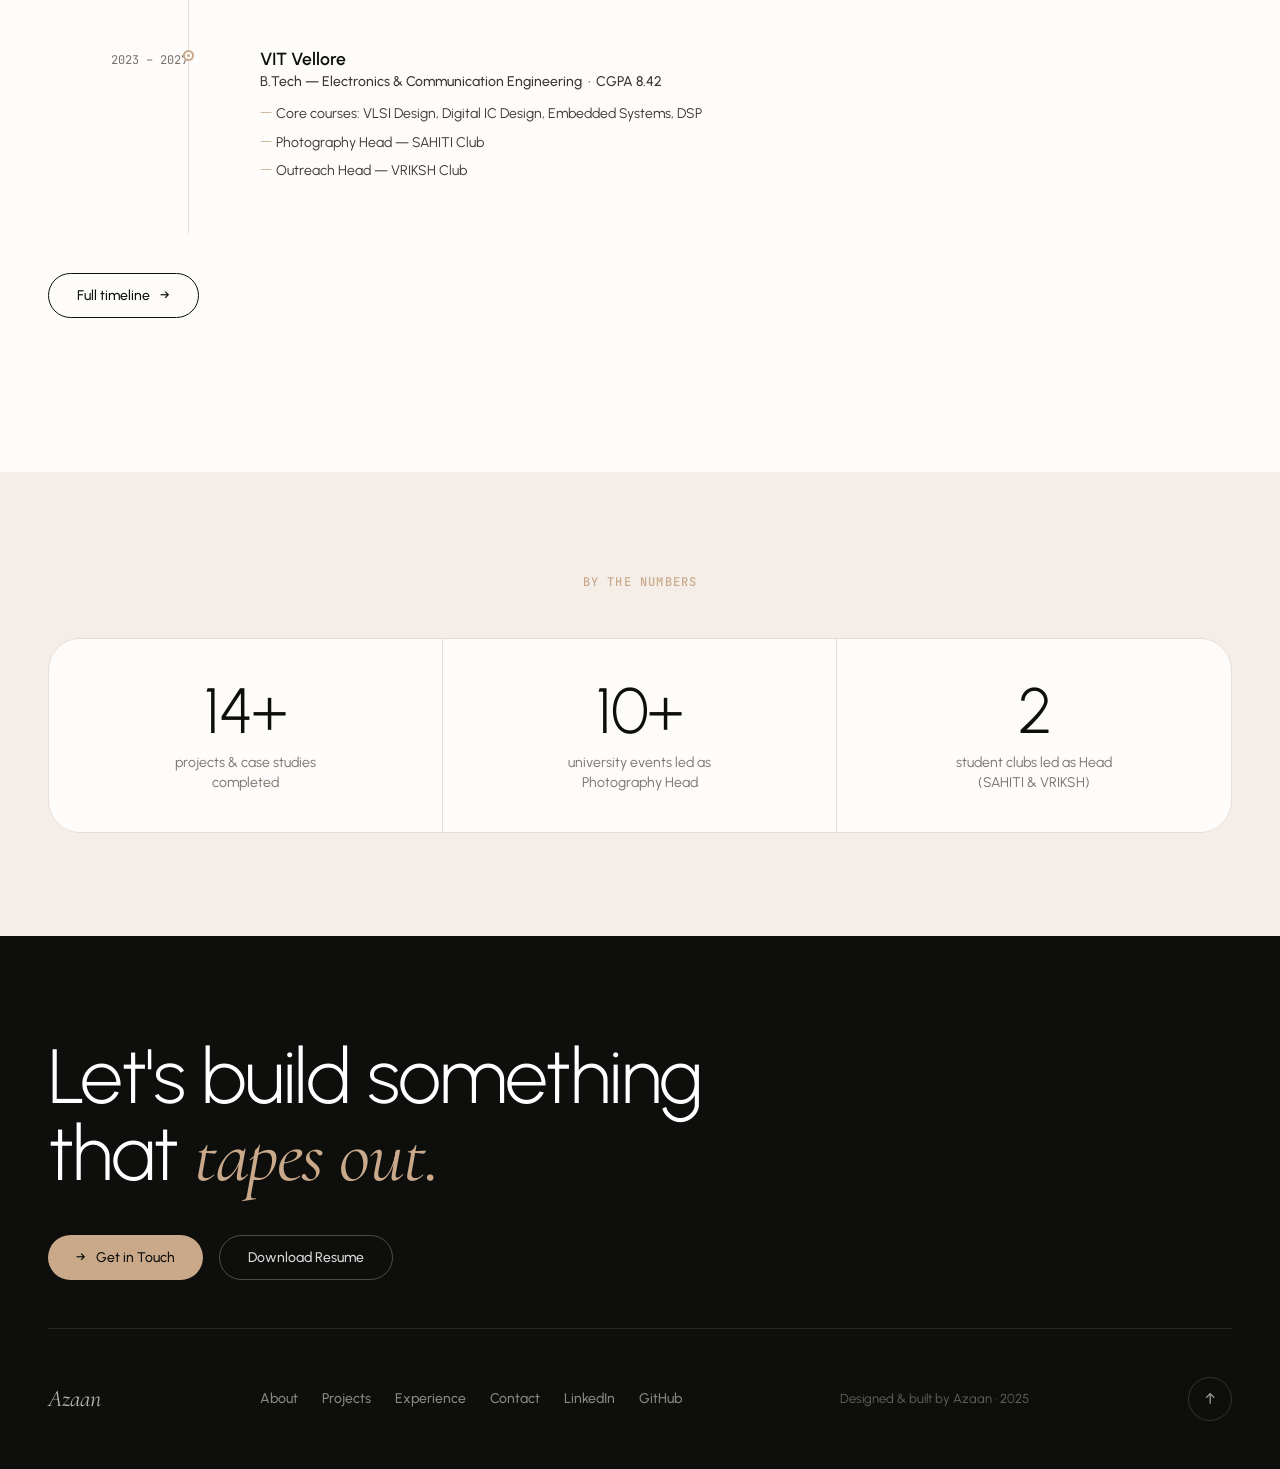
==== commit 9d084f62: "Disable continuous blinking animations for typewriter caret and status dot" ====
--- a/index.html
+++ b/index.html
@@ -91,9 +91,7 @@
       animation: fadeIn 500ms ease 860ms forwards;
     }
     .caret {
-      display: inline-block; width: 2px; height: .85em;
-      background: var(--ink); margin-left: 3px; vertical-align: middle;
-      animation: blink 1s steps(1) infinite;
+      display: none;
     }
 
     /* ── portrait ── */
--- a/css/style.css
+++ b/css/style.css
@@ -760,14 +760,9 @@
   font-size: 14px; font-weight: 500; color: var(--ink);
   box-shadow: var(--shadow-2);
 }
-.dot-wrap { position: relative; width: 12px; height: 12px; flex-shrink: 0; }
-.dot-ring {
-  position: absolute; inset: -4px; border-radius: 50%;
-  background: rgba(201,169,138,.35);
-  animation: pulse 2s ease infinite;
-}
+.dot-wrap { position: relative; width: 8px; height: 8px; flex-shrink: 0; }
+.dot-ring { display: none; }
 .dot-core { position: absolute; inset: 0; border-radius: 50%; background: var(--lime-400); }
-@keyframes pulse { 0%, 100% { transform: scale(1); opacity: .65; } 50% { transform: scale(1.55); opacity: 0; } }
 
 /* ═══════════════════════════════════════════════════════
    SKILL CARDS
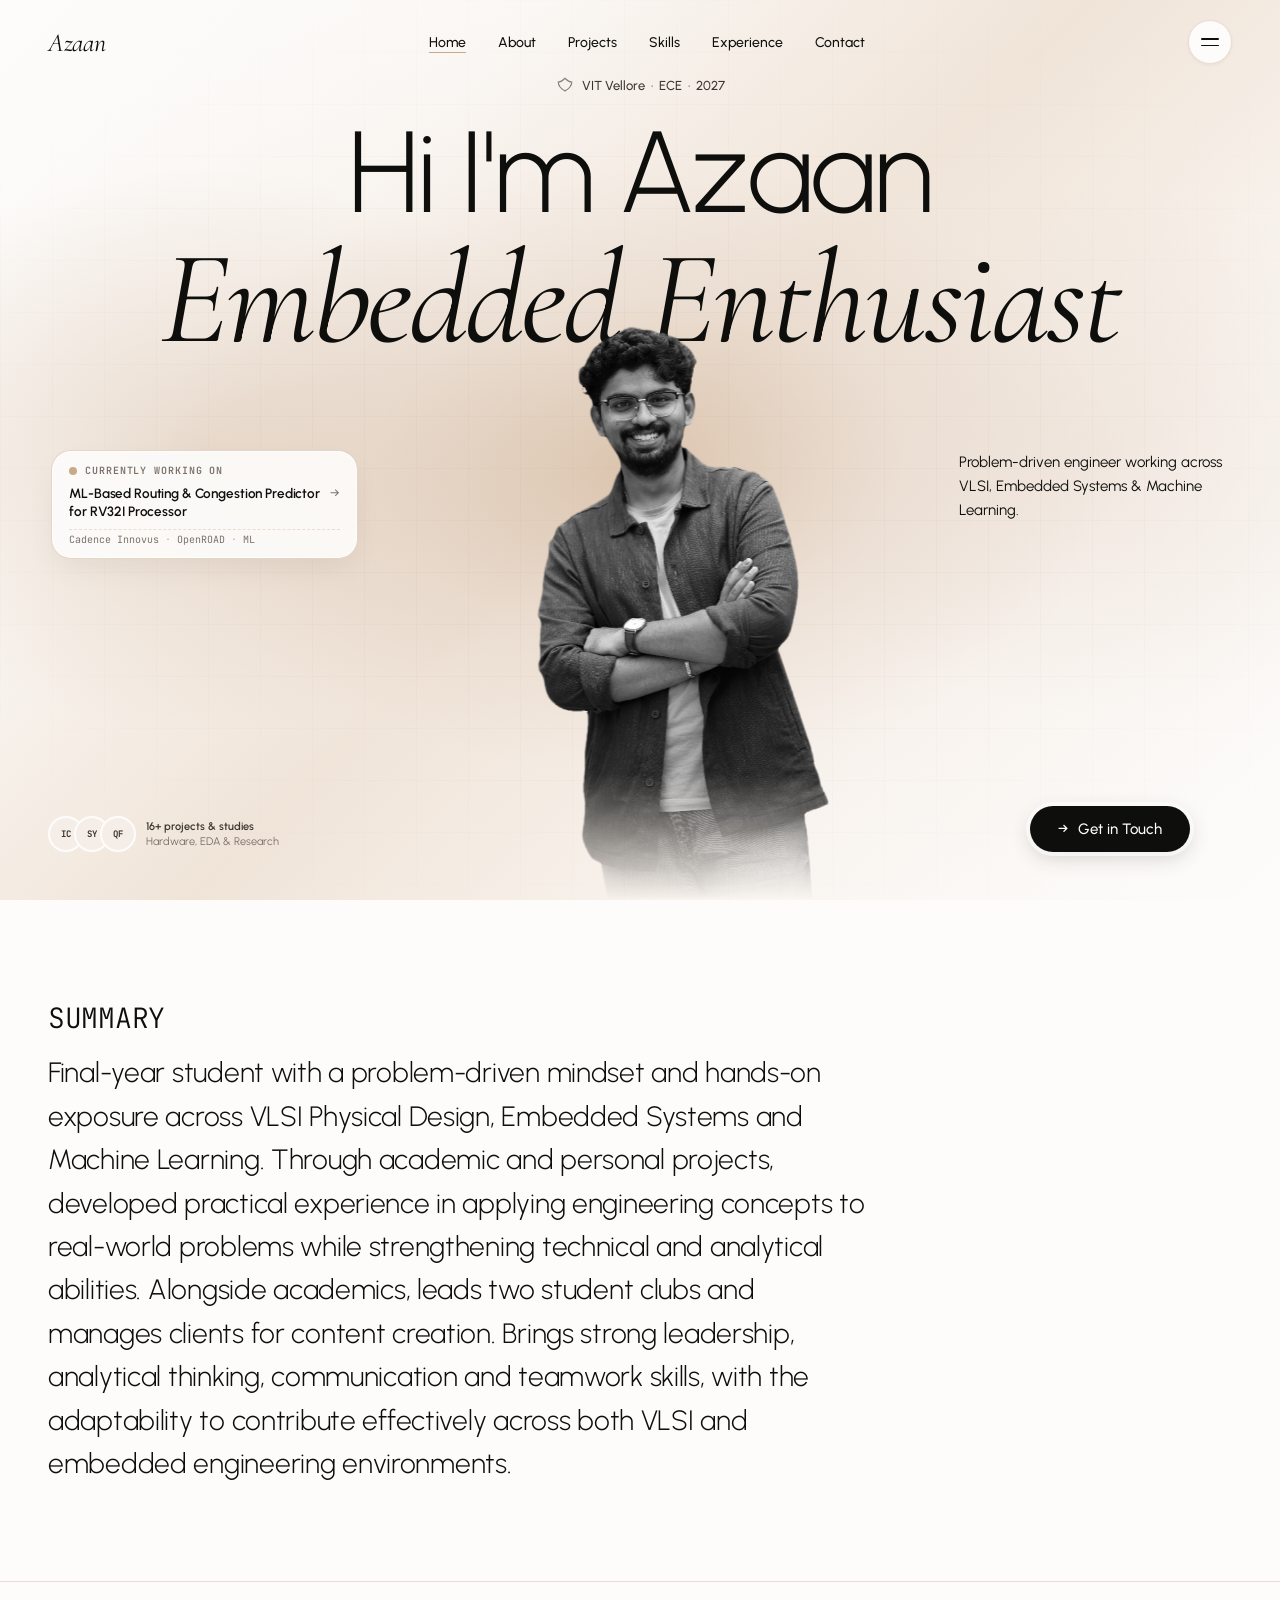
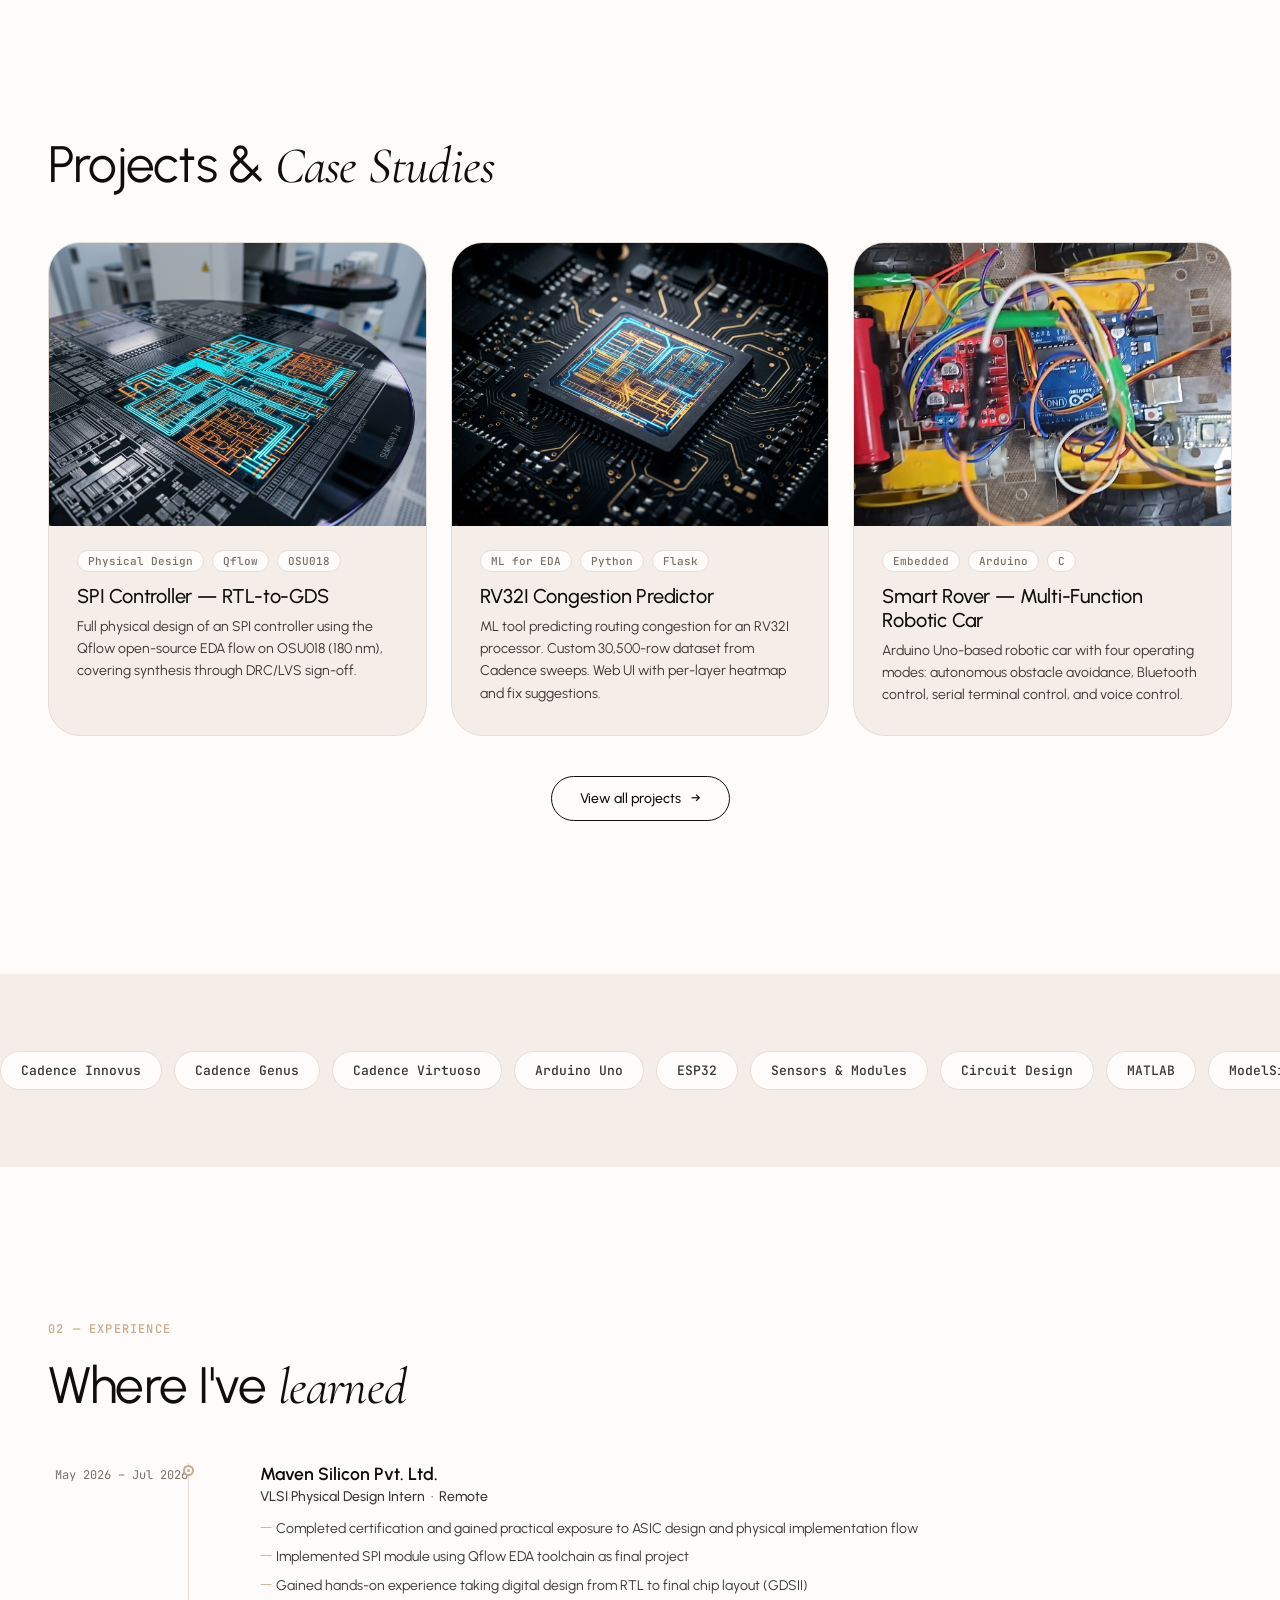
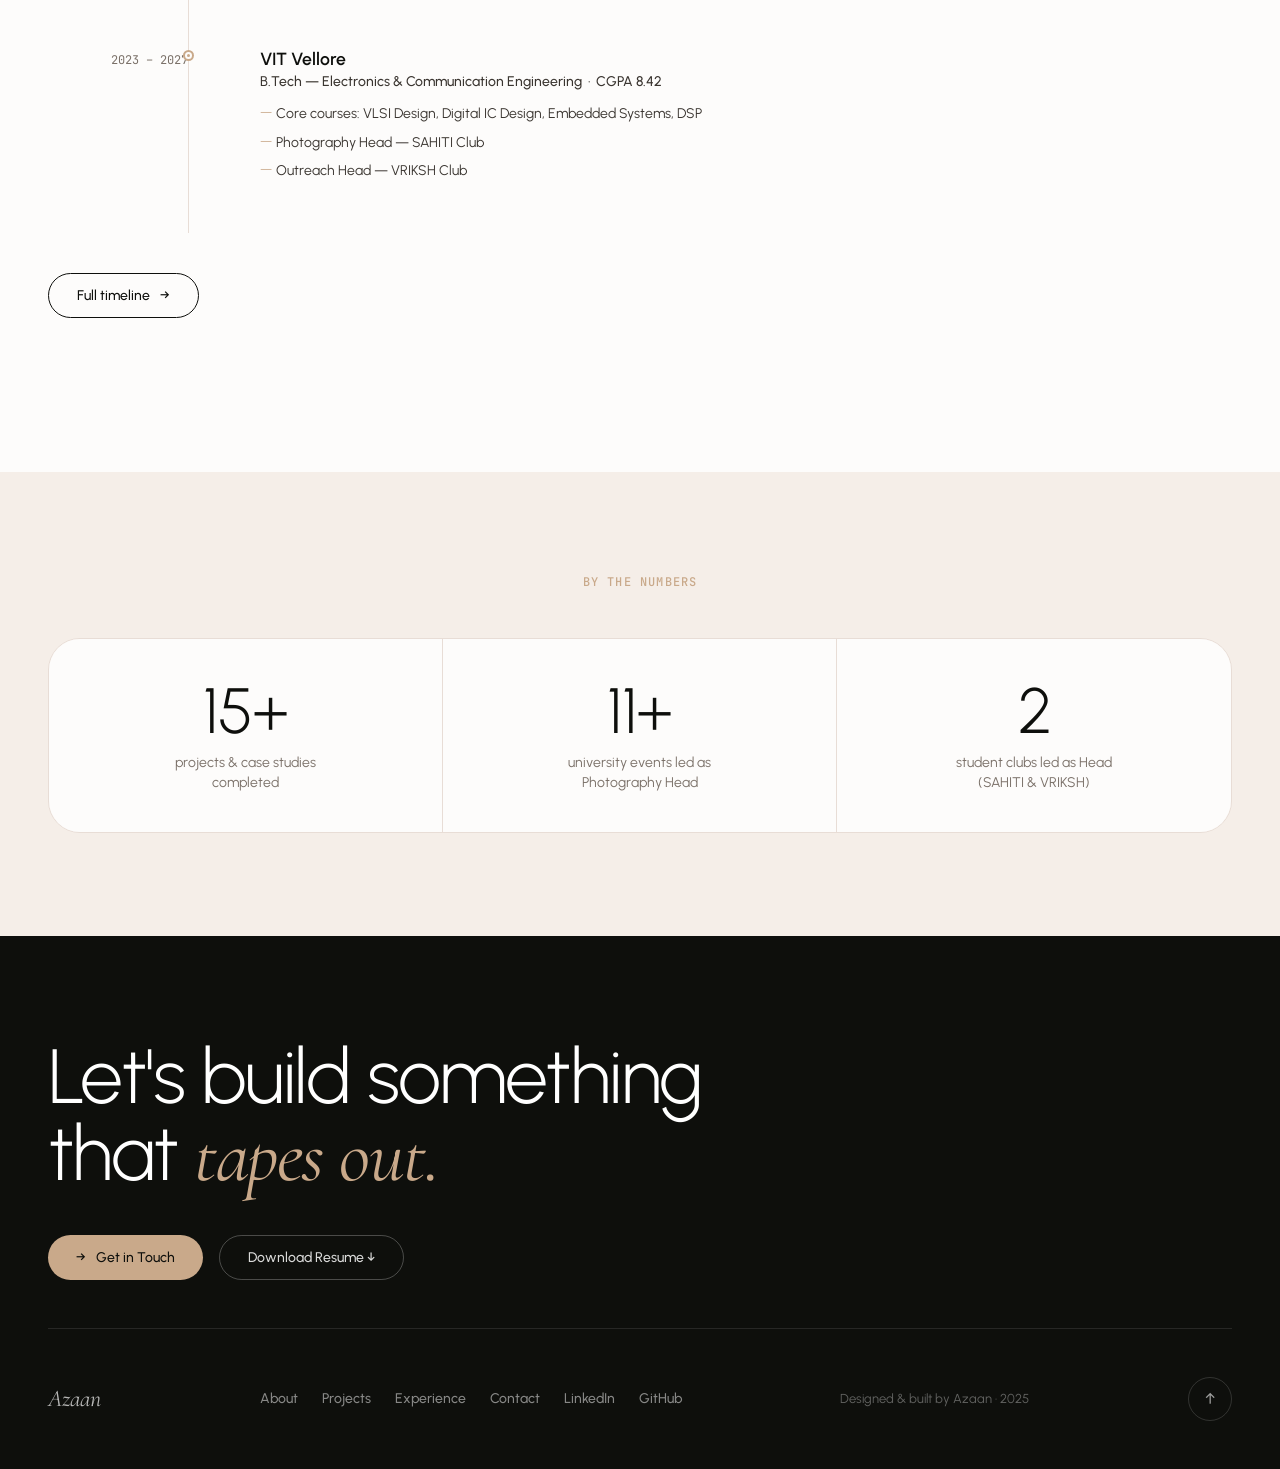
==== commit 92e6296b: "Configure all Download Resume buttons to download AZAAN'S_COMMON_RESUME.pdf directly" ====
--- a/index.html
+++ b/index.html
@@ -509,7 +509,7 @@
         </div>
 
         <div class="menu-actions">
-          <a class="btn-primary" href="resume.html" style="font-size:13px;padding:12px 24px;">Download Resume ↓</a>
+          <a class="btn-primary" href="AZAAN'S_COMMON_RESUME.pdf" download="AZAAN'S_COMMON_RESUME.pdf" style="font-size:13px;padding:12px 24px;">Download Resume ↓</a>
         </div>
       </div>
     </div>
@@ -816,9 +816,9 @@
          style="background:var(--lime-400);color:var(--ink);box-shadow:none;">
         <span class="arrow">→</span> Get in Touch
       </a>
-      <a class="btn-secondary" href="resume.html"
+      <a class="btn-secondary" href="AZAAN'S_COMMON_RESUME.pdf" download="AZAAN'S_COMMON_RESUME.pdf"
          style="border-color:rgba(255,255,255,.25);color:rgba(255,255,255,.85);">
-        Download Resume
+        Download Resume ↓
       </a>
     </div>
     <div class="footer-divider"></div>
